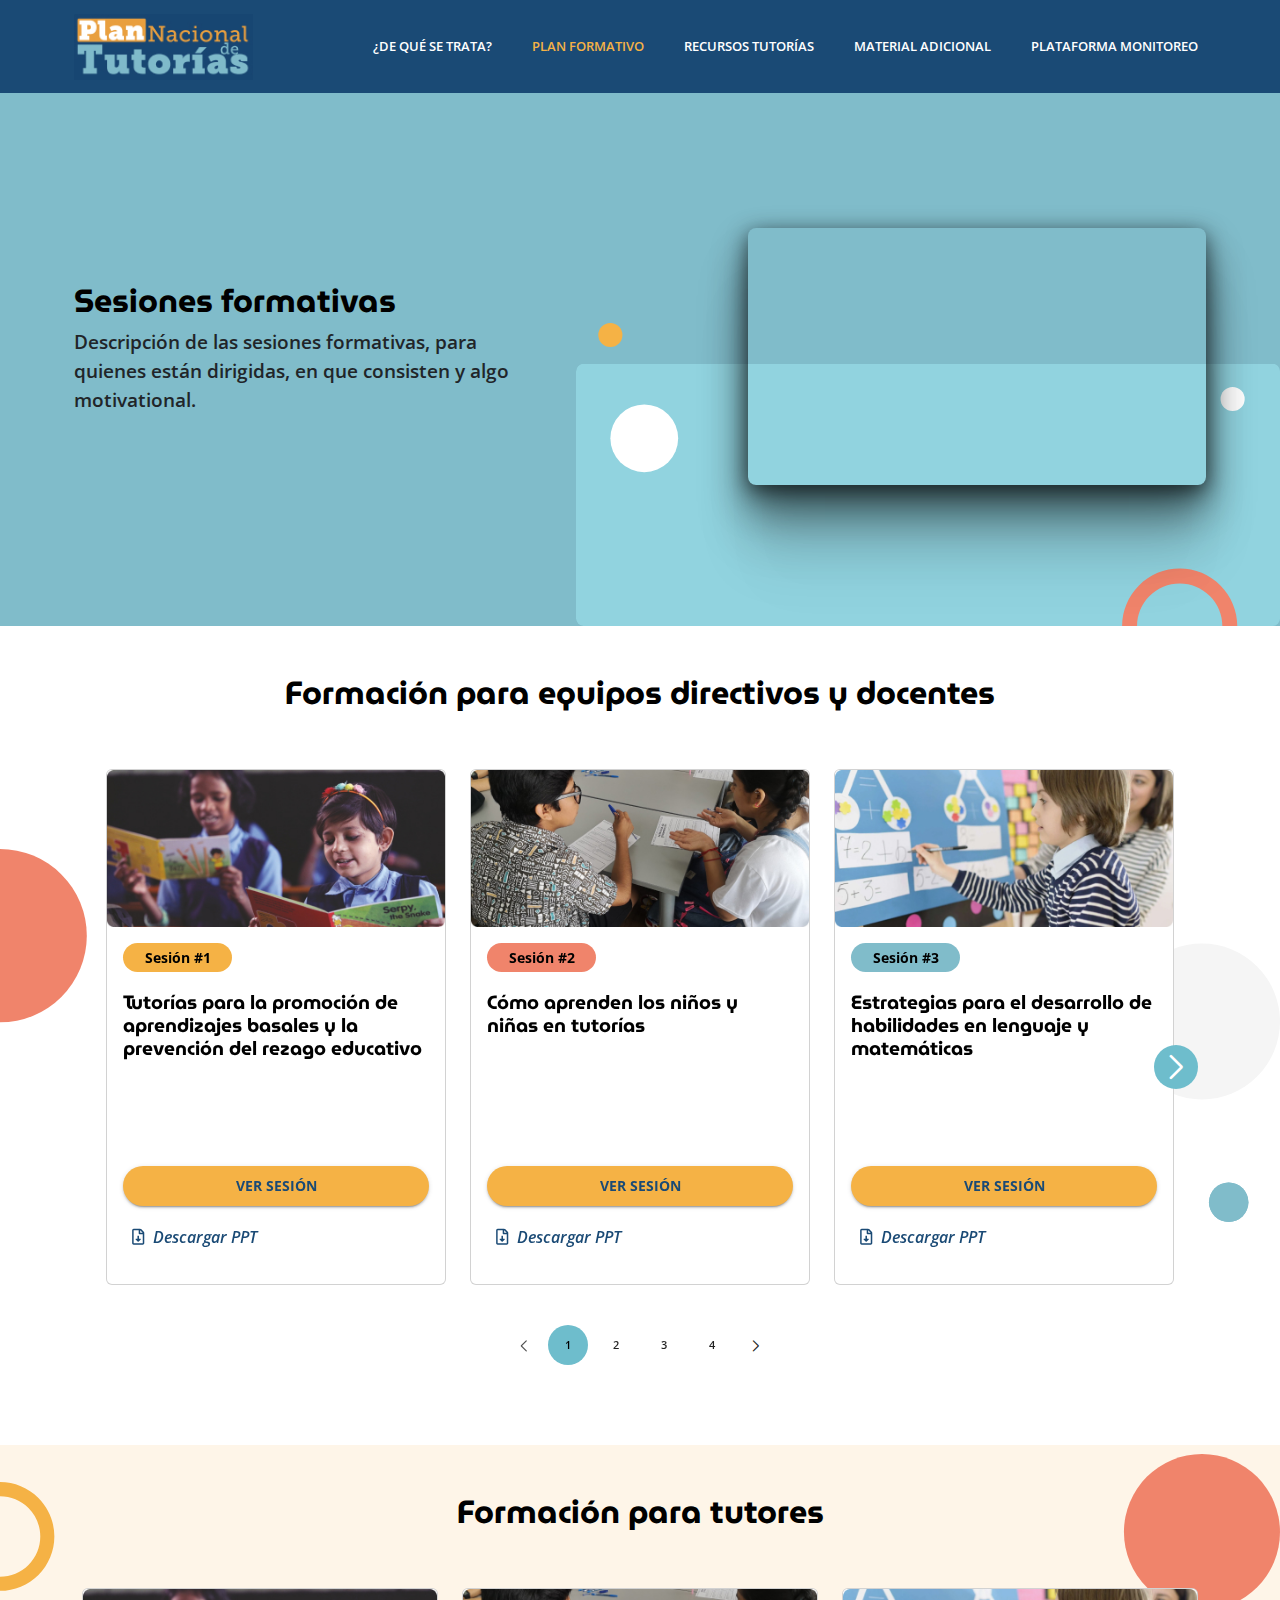
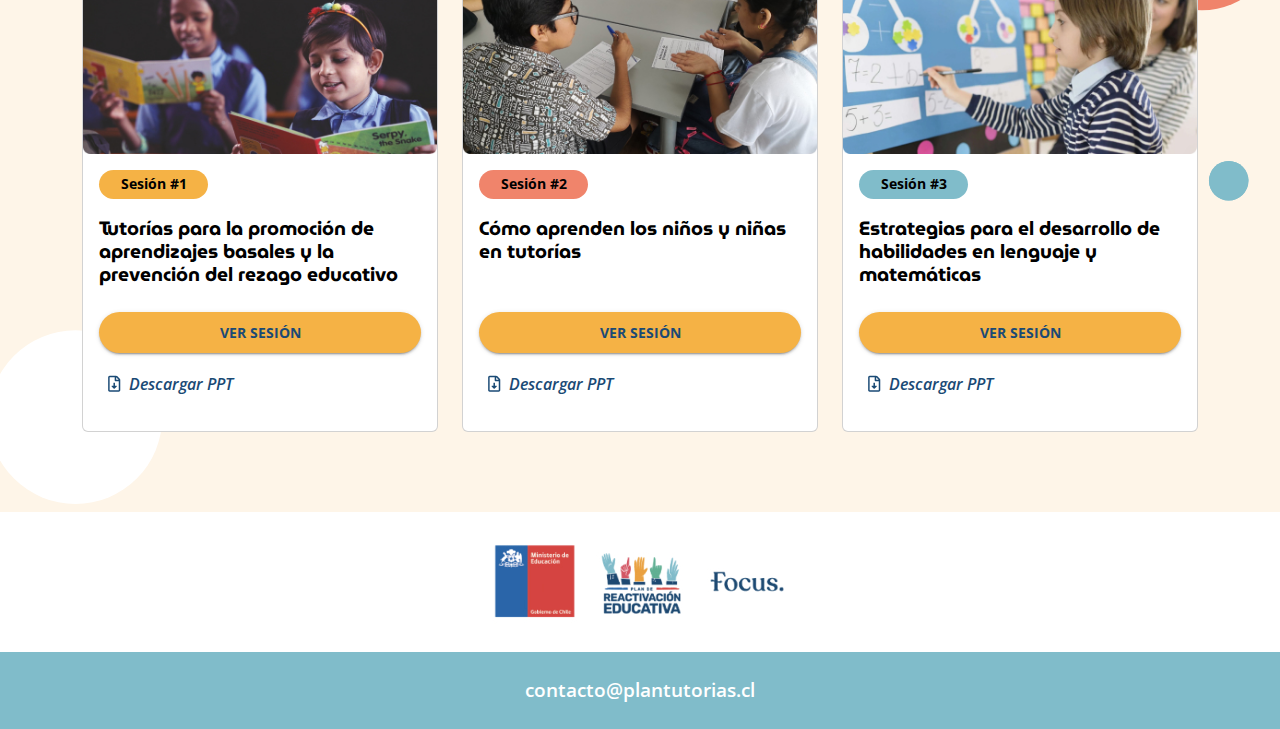
==== index.html @ dbbbbdbf "feat: index" ====
<!DOCTYPE html>
<html lang="es">

<head>
    <meta charset="UTF-8">
    <meta name="viewport" content="width=device-width, initial-scale=1.0">
    <title>Plan Nacional | Tutorías | Plan Formativo</title>
    <link href="https://cdn.jsdelivr.net/npm/bootstrap@5.3.3/dist/css/bootstrap.min.css" rel="stylesheet"
        integrity="sha384-QWTKZyjpPEjISv5WaRU9OFeRpok6YctnYmDr5pNlyT2bRjXh0JMhjY6hW+ALEwIH" crossorigin="anonymous">
    <link rel="preconnect" href="https://fonts.googleapis.com">
    <link rel="preconnect" href="https://fonts.gstatic.com" crossorigin>
    <link href="https://fonts.googleapis.com/css2?family=MuseoModerno:ital,wght@0,100..900;1,100..900&family=Open+Sans:ital,wght@0,300..800;1,300..800&display=swap" rel="stylesheet"> 
    <link rel="stylesheet" href="https://cdnjs.cloudflare.com/ajax/libs/animate.css/4.1.1/animate.min.css">
    <link rel="stylesheet" href="https://cdn.jsdelivr.net/npm/swiper@11/swiper-bundle.min.css" />
    <link href="style.css" rel="stylesheet">
</head>

<body>

    <main>

        <nav class="navbar navbar-expand-lg fixed-top bg-light">
            <div class="container px-lg-1">
                <a class="navbar-brand" href="#">
                    <img src="assets/plan-nacional-de-tutorias-logo.jpg" alt="Plan Nacional Tutorias Logo" height="66" class="d-inline-block align-text-top"> 
                </a>
                <button class="navbar-toggler" type="button" data-bs-toggle="offcanvas" data-bs-target="#offcanvasNavbar" aria-controls="offcanvasNavbar" aria-label="Toggle navigation">
                    <span class="navbar-toggler-icon"></span>
                </button>
                <div class="offcanvas offcanvas-end" tabindex="-1" id="offcanvasNavbar" aria-labelledby="offcanvasNavbarLabel">
                    <div class="offcanvas-header">
                      <h5 class="offcanvas-title d-none" id="offcanvasNavbarLabel">Offcanvas</h5>
                      <button type="button" class="btn-close" data-bs-dismiss="offcanvas" aria-label="Close"></button>
                    </div>
                    <div class="offcanvas-body">
                        <ul class="navbar-nav ms-auto">
                            <li class="nav-item" data-bs-dismiss="offcanvas">
                                <a class="nav-link" aria-current="true" href="#deQueSeTrata">¿De qué se trata?</a>
                            </li>
                            <li class="nav-item" data-bs-dismiss="offcanvas">
                                <a class="nav-link active" href="#planFormativo">Plan formativo</a>
                            </li>
                            <li class="nav-item" data-bs-dismiss="offcanvas">
                                <a class="nav-link" href="#recursosTutorias">Recursos tutorías</a>
                            </li>
                            <li class="nav-item" data-bs-dismiss="offcanvas">
                                <a class="nav-link" href="#materialAdicional">Material adicional</a>
                            </li>
                            <li class="nav-item" data-bs-dismiss="offcanvas">
                                <a class="nav-link" href="#plataformaMonitoreo">Plataforma monitoreo</a>
                            </li>
                        </ul>
                    </div> 
                </div> 
            </div>
        </nav>

        <section class="hero d-flex align-items-center">
            <div class="container px-5 px-lg-1">
                <div class="row justify-content-between align-items-center">
                    <div class="col-md-10 col-lg-5 animate__animated" data-animation="animate__fadeIn">
                        <h1 class="h1">Sesiones formativas</h1>
                        <p>Descripción de las sesiones formativas, para quienes están dirigidas, en que consisten y algo motivational.</p>
                    </div>
                    <div class="col-lg-5">                        
                        <div class="video ratio ratio-16x9 animate__animated" data-animation="animate__fadeIn">
                            <iframe src="https://www.youtube.com/embed/J---aiyznGQ?si=P9NIise82y4rpkBO?rel=0&controls=0" title="YouTube video" allow="accelerometer; autoplay; clipboard-write; encrypted-media; gyroscope; picture-in-picture; web-share" referrerpolicy="strict-origin-when-cross-origin" allowfullscreen></iframe>
                        </div> 
                </div>
            </div> 
        </section>

        <section class="section">
            <div class="container">
                <div class="row">
                    <div class="col-12">
                        <h2 class="h2 py-5 text-center">Formación para equipos directivos y docentes</h2>
                    </div>
                </div>
                <div class="row">
                    <div class="col-12">
                        <div class="swiper">
                            <div class="swiper-wrapper">
                                <div class="swiper-slide d-flex align-items-stretch">
                                    <div class="card">
                                        <img src="assets/image-1.jpg" class="card-img-top" alt="...">
                                        <div class="card-body d-flex align-items-start flex-column">
                                            <span class="badge rounded-pill bg-warning">Sesión #1</span>
                                            <h3 class="h5 card-title">Tutorías para la promoción de aprendizajes basales y la prevención del rezago educativo</h3>
                                            <a href="#" class="btn btn-primary mt-auto w-100">Ver sesión</a>
                                            <a href="#" class="card-link">
                                                Descargar PPT
                                            </a>
                                        </div>
                                    </div>
                                </div>
                                <div class="swiper-slide d-flex align-items-stretch">
                                    <div class="card">
                                        <img src="assets/image-2.jpg" class="card-img-top" alt="...">
                                        <div class="card-body d-flex align-items-start flex-column">
                                            <span class="badge rounded-pill bg-danger">Sesión #2</span>
                                            <h3 class="h5 card-title">Cómo aprenden los niños y niñas en tutorías</h3>
                                            <a href="#" class="btn btn-primary mt-auto w-100">Ver sesión</a>
                                            <a href="#" class="card-link">
                                                Descargar PPT
                                            </a>
                                        </div>
                                    </div>
                                </div>
                                <div class="swiper-slide d-flex align-items-stretch">
                                    <div class="card">
                                        <img src="assets/image-3.jpg" class="card-img-top" alt="...">
                                        <div class="card-body d-flex align-items-start flex-column">
                                            <span class="badge rounded-pill bg-info">Sesión #3</span>
                                            <h3 class="h5 card-title">Estrategias para el desarrollo de habilidades en lenguaje y matemáticas</h3>
                                            <a href="#" class="btn btn-primary mt-auto w-100">Ver sesión</a>
                                            <a href="#" class="card-link">
                                                Descargar PPT
                                            </a>
                                        </div>
                                    </div>
                                </div>
                                <div class="swiper-slide d-flex align-items-stretch">
                                    <div class="card">
                                        <img src="assets/image-1.jpg" class="card-img-top" alt="...">
                                        <div class="card-body d-flex align-items-start flex-column">
                                            <span class="badge rounded-pill bg-warning">Sesión #1</span>
                                            <h3 class="h5 card-title">Tutorías para la promoción de aprendizajes basales y la prevención del rezago educativo</h3>
                                            <a href="#" class="btn btn-primary mt-auto w-100">Ver sesión</a>
                                            <a href="#" class="card-link">
                                                Descargar PPT
                                            </a>
                                        </div>
                                    </div>
                                </div>
                                <div class="swiper-slide d-flex align-items-stretch">
                                    <div class="card">
                                        <img src="assets/image-1.jpg" class="card-img-top" alt="...">
                                        <div class="card-body d-flex align-items-start flex-column">
                                            <span class="badge rounded-pill bg-warning">Sesión #1</span>
                                            <h3 class="h5 card-title">Tutorías para la promoción de aprendizajes basales y la prevención del rezago educativo</h3>
                                            <a href="#" class="btn btn-primary mt-auto w-100">Ver sesión</a>
                                            <a href="#" class="card-link">
                                                Descargar PPT
                                            </a>
                                        </div>
                                    </div>
                                </div>
                                <div class="swiper-slide d-flex align-items-stretch">
                                    <div class="card">
                                        <img src="assets/image-1.jpg" class="card-img-top" alt="...">
                                        <div class="card-body d-flex align-items-start flex-column">
                                            <span class="badge rounded-pill bg-warning">Sesión #1</span>
                                            <h3 class="h5 card-title">Tutorías para la promoción de aprendizajes basales y la prevención del rezago educativo</h3>
                                            <a href="#" class="btn btn-primary mt-auto w-100">Ver sesión</a>
                                            <a href="#" class="card-link">
                                                Descargar PPT
                                            </a>
                                        </div>
                                    </div>
                                </div>
                            </div> 
                            <div class="append-buttons">
                                <a href="#" class="prepend-slide"> </a>  
                                <div class="swiper-pagination"></div>   
                                <a href="#" class="append-slide"> </a> 
                            </div>
                            <div class="swiper-button-prev"></div>
                            <div class="swiper-button-next"></div> 
                        </div>
                    </div> 
                </div>
            </div>
        </section>

        <section class="section bg-secondary">
            <div class="container">
                <div class="row">
                    <div class="col-12">
                        <h2 class="h2 py-5 text-center">Formación para tutores</h2>
                    </div>
                </div>
                <div class="row">
                    <article class="col-xl-4 d-flex align-items-stretch">
                        <div class="card">
                            <img src="assets/image-1.jpg" class="card-img-top" alt="...">
                            <div class="card-body d-flex align-items-start flex-column">
                                <span class="badge rounded-pill bg-warning">Sesión #1</span>
                                <h3 class="h5 card-title">Tutorías para la promoción de aprendizajes basales y la prevención del rezago educativo</h3>
                                <a href="#" class="btn btn-primary mt-auto w-100">Ver sesión</a>
                                <a href="#" class="card-link">
                                    Descargar PPT
                                </a>
                            </div>
                          </div>
                    </article>
                    <article class="col-xl-4 d-flex align-items-stretch">
                        <div class="card">
                            <img src="assets/image-2.jpg" class="card-img-top" alt="...">
                            <div class="card-body d-flex align-items-start flex-column">
                                <span class="badge rounded-pill bg-danger">Sesión #2</span>
                                <h3 class="h5 card-title">Cómo aprenden los niños y niñas en tutorías</h3>
                                <a href="#" class="btn btn-primary mt-auto w-100">Ver sesión</a>
                                <a href="#" class="card-link">
                                    Descargar PPT
                                </a>
                            </div>
                          </div>
                    </article>
                    <article class="col-xl-4 d-flex align-items-stretch">
                        <div class="card">
                            <img src="assets/image-3.jpg" class="card-img-top" alt="...">
                            <div class="card-body d-flex align-items-start flex-column">
                                <span class="badge rounded-pill bg-info">Sesión #3</span>
                                <h3 class="h5 card-title">Estrategias para el desarrollo de habilidades en lenguaje y matemáticas</h3>
                                <a href="#" class="btn btn-primary mt-auto w-100">Ver sesión</a>
                                <a href="#" class="card-link">
                                    Descargar PPT
                                </a>
                            </div>
                          </div>
                    </article> 
                </div>
            </div>
        </section>

        <footer>
            
            <div class="container">
                <div class="row">
                    <div class="col py-4 text-center">
                        <img src="assets/logos-footer.jpg" alt="">
                    </div>
                </div>
            </div> 

            <div class="footer py-4">
                <div class="container px-5 px-lg-1">
                    <div class="row"> 
                        <div class="col">
                            <p class="text-white text-center m-0">contacto@plantutorias.cl</p>
                        </div>
                    </div>
                </div>
            </div>

        </footer> 

    </main>

    <script src="https://cdn.jsdelivr.net/npm/bootstrap@5.3.3/dist/js/bootstrap.bundle.min.js"
        integrity="sha384-YvpcrYf0tY3lHB60NNkmXc5s9fDVZLESaAA55NDzOxhy9GkcIdslK1eN7N6jIeHz"
        crossorigin="anonymous"></script>
    <script src="https://cdn.jsdelivr.net/npm/swiper@11/swiper-bundle.min.js"></script>
    <script src="main.js"></script>

</body>

</html>
---- style.css ----
:root {
    --black:        rgba(0, 0, 0, 1);
    --blue:         rgba(56, 114, 255, 1);
    --cyan:         rgba(128, 188, 202, 1);
    --dark-blue:    rgba(26, 74, 117, 1);
    --grey:         rgba(235, 241, 250, .5); 
    --light-grey:   rgba(235, 241, 250, 1); 
    --light-yellow: rgba(254, 245, 232, 1);
    --pink:         rgba(197, 100, 159, 1);
    --salmon:       rgba(240, 132, 107, 1);
    --sky:          rgba(110, 189, 204, 1);
    --white:        rgba(255, 255, 255, 1);
    --yellow:       rgba(245, 178, 69, 1);
}

body {
    font-family: "Open Sans", sans-serif;
    font-weight: 600;
    padding-top: 4.5em;
    font-size: 1.2rem;
}

.section{
    background-image: url(assets/background-slider.svg);
    background-size: 100%;
    background-repeat: no-repeat;
    background-position: center center;
    padding-bottom: 5rem;
}

.section.bg-secondary{
    background-image: url(assets/background-3.svg);
}

.navbar{
    background-color: var(--dark-blue)!important;
}

.navbar-expand-lg .navbar-nav .nav-link{
    padding-left: 2rem;
    color: var(--white);
    text-transform: uppercase;
    font-size: .8rem;
}

.navbar-expand-lg .navbar-nav .nav-link:hover, 
.navbar-expand-lg .navbar-nav .nav-link:focus, 
.navbar-expand-lg .navbar-nav .nav-link:active, 
.navbar-expand-lg .navbar-nav .nav-link.active
{
    color: var(--yellow);
}

.navbar-toggler{
    border-color: var(--primary);
}

.navbar-toggler:focus{
    box-shadow: var(--primary)
}

.h1, .h2, .h3, .h4, .h5, .h6{
    font-family: "MuseoModerno", sans-serif;
    color: var(--black); 
    font-size: 2rem;
    font-weight: 700;
}

.h5{
    font-size: 1.2rem;
}

.hero {
    background-color: var(--cyan);
    overflow: hidden;
    height: 60vh;
    background-size: 100%;
}  

@media (min-width: 576px){
    .hero{
        background-image: url(assets/background-banner.svg);
        background-repeat: no-repeat;
        background-position: bottom right; 
        background-size: 55%;
    }
}

.bg-secondary{
    background-color: var(--light-yellow)!important;
}

.bg-warning{
    background-color: var(--yellow)!important;
}

.bg-danger{
    background-color: var(--salmon)!important;
}

.bg-info{
    background-color: var(--cyan)!important;
}

.badge{
    color: var(--black)!important;
    margin-bottom: 1.3em;
    padding: .5em 1.5em;
}

.btn{
    border-radius: 50px;
    font-weight: bolder;
    text-transform: uppercase;
}

.btn-lg{
    padding: 1rem 2rem;
}

.btn.btn-primary{
    background-color: var(--yellow)!important;
    border: none;
    box-shadow: 0 3px 1px -2px rgba(0, 0, 0, .2), 
                0 2px 2px 0 rgba(0, 0, 0, .14), 
                0 1px 5px 0 rgba(0, 0, 0, .12);
    color: var(--dark-blue);
    font-size: .9rem;
    font-weight: 700;
    padding: .6rem;
    text-transform: uppercase;
}
    
.card .card-link{
    display: block;
    font-style: italic;
    font-size: 1rem;
    text-decoration: none;
    display: flex;
    align-items: center;
    color: var(--dark-blue);
    margin: 1rem 0;
}

.card .card-link:before{
    content: '';
    background-image: url(assets/descargar-icon.svg);
    display: inline-block;
    width: 30px;
    height: 30px;
    background-repeat: no-repeat;
    background-position: center;
    background-size: contain;
}

.card .card-title{
    margin-bottom: 1.6rem;
}

.figure {
    overflow: hidden;
}

.figure-img {
    height: 100%;
    object-fit: cover; 
} 

.iframe-container {
    background-attachment: scroll;
    background-image: url(assets/iframe-background.png);
    background-position: top;
    background-repeat: no-repeat;
    background-size: 100%;
    min-height: 30vh;
}

@media(min-width: 720px) {
    .iframe-container {
        min-height: 880px;
    }
}

.video{
    border-radius: 8px;
    overflow: hidden;
    box-shadow: 
        0 115px 64px rgba(0, 0, 0, .01),
        0 75px 59px rgba(0, 0, 0, .08),
        0 42px 50px rgba(0, 0, 0, .28),
        0 18px 37px rgba(0, 0, 0, .47),
        0 5px 20px rgba(0, 0, 0, .54);
}
 
.footer {
    background-color: var(--cyan);
}

.swiper {
    width: 100%;
    height: 100%; 
    padding: 0 24px 80px;
}

.swiper-button-next.swiper-button-disabled, .swiper-button-prev.swiper-button-disabled{
    display: none;
}

.swiper-button-prev, .swiper-rtl .swiper-button-next{ 
    left: 0px;
}

.swiper-button-next, .swiper-rtl .swiper-button-prev{
    right: 0px;
}

.swiper-button-prev, .swiper-rtl .swiper-button-next,
.swiper-button-next, .swiper-rtl .swiper-button-prev{
    background: var(--sky);
    border-radius: 50px;
    padding: 22px;
} 

.swiper-button-next:after, .swiper-button-prev:after{
    font-size: 1.5rem;
    color: white;
}

.swiper-horizontal>.swiper-pagination-bullets, .swiper-pagination-bullets.swiper-pagination-horizontal, .swiper-pagination-custom, .swiper-pagination-fraction{
    position: relative;
    width: auto;
    bottom: 0;  
}

.swiper-pagination-bullet {
    width: 40px;
    height: 40px;
    text-align: center;
    line-height: 20px;
    font-size: .7rem;
    color: rgba(0,0,0,.87);
    opacity: 1;
    background: transparent;
    align-content: center;
}

.swiper-pagination-bullet-active {
    color: var(--black);
    background: var(--sky);
}
    
.append-buttons  {
    display: flex;
    align-items: center;
    justify-content: center;
    margin-top: 40px;
} 

.prepend-slide, 
.append-slide{
    width: 40px;
    height: 40px; 
    /* background: var(--sky); */
    color: rgba(0,0,0,.87);
    text-decoration: none; 
    border-radius: 50px;  
    font-family: swiper-icons;
    font-size: .7rem;
    text-transform: none !important;
    letter-spacing: 0;
    font-variant: initial;
    line-height: 1;
    display: inline-block;
    text-align: center;
    align-content: center;
}

.prepend-slide:after{
    content: 'prev';
} 

.append-slide:after{
    content: 'next';
} 

.opacity{
    opacity: .8
}
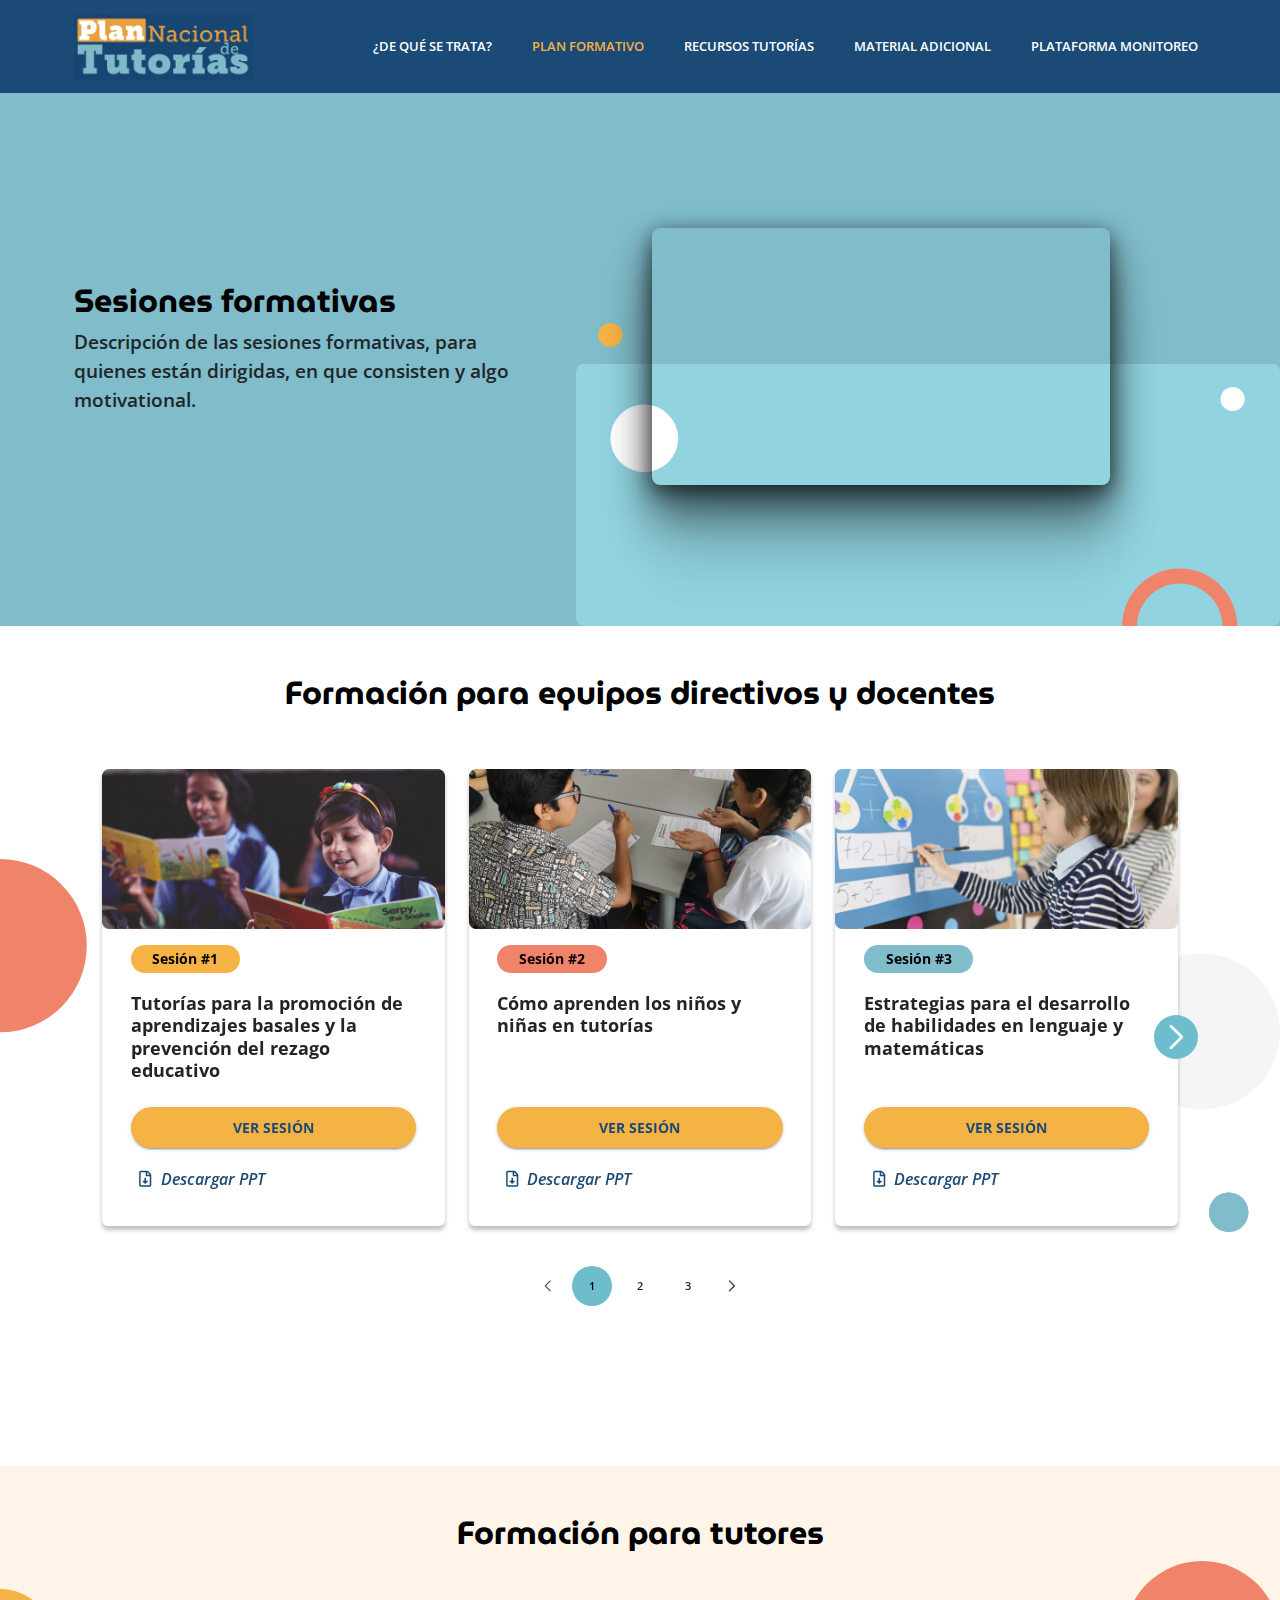
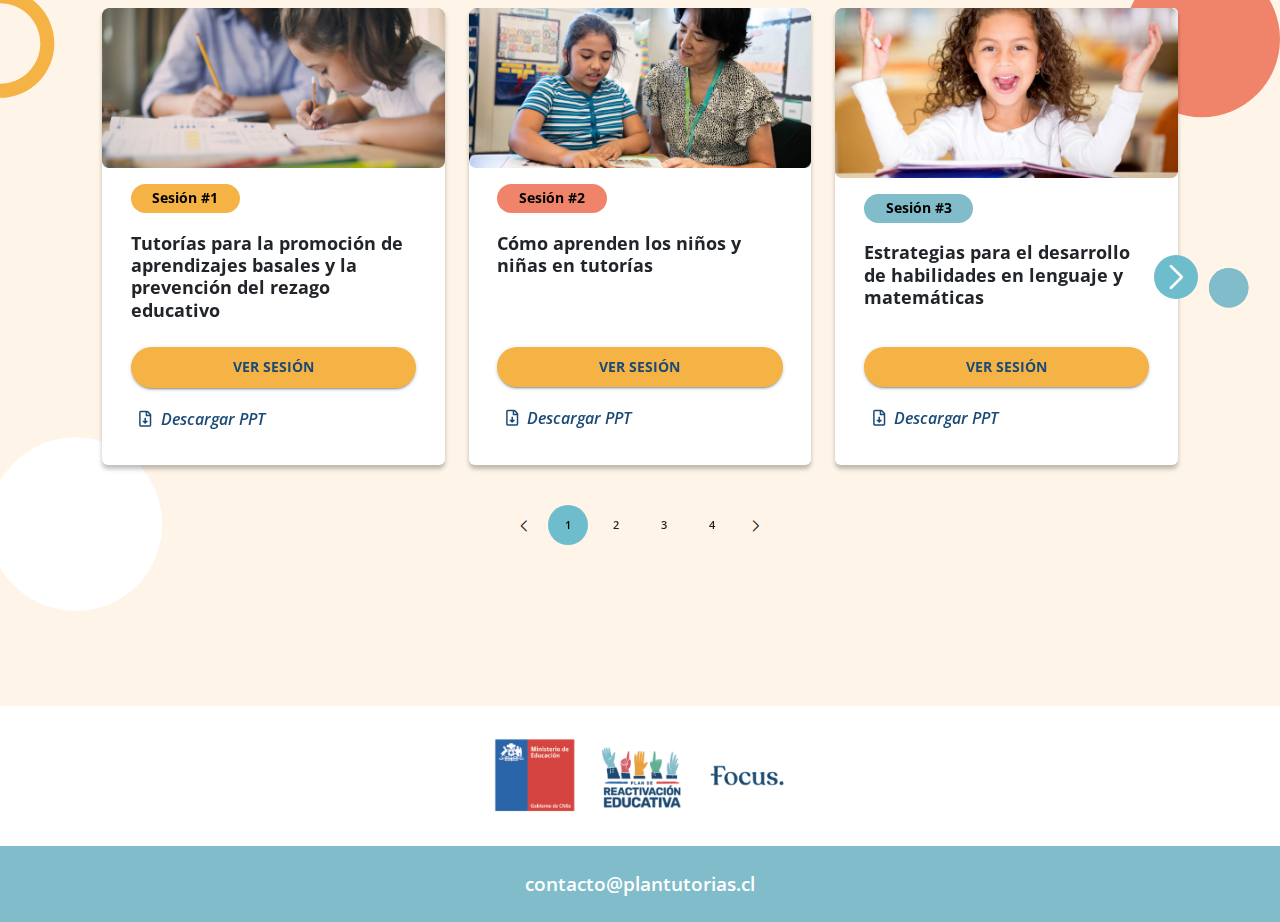
==== commit c978c5f5: "feat: swiper formacion tutores" ====
--- a/index.html
+++ b/index.html
@@ -62,7 +62,7 @@
                         <h1 class="h1">Sesiones formativas</h1>
                         <p>Descripción de las sesiones formativas, para quienes están dirigidas, en que consisten y algo motivational.</p>
                     </div>
-                    <div class="col-lg-5">                        
+                    <div class="col-lg-5 mx-auto">                        
                         <div class="video ratio ratio-16x9 animate__animated" data-animation="animate__fadeIn">
                             <iframe src="https://www.youtube.com/embed/J---aiyznGQ?si=P9NIise82y4rpkBO?rel=0&controls=0" title="YouTube video" allow="accelerometer; autoplay; clipboard-write; encrypted-media; gyroscope; picture-in-picture; web-share" referrerpolicy="strict-origin-when-cross-origin" allowfullscreen></iframe>
                         </div> 
@@ -122,43 +122,30 @@
                                 </div>
                                 <div class="swiper-slide d-flex align-items-stretch">
                                     <div class="card">
-                                        <img src="assets/image-1.jpg" class="card-img-top" alt="...">
-                                        <div class="card-body d-flex align-items-start flex-column">
-                                            <span class="badge rounded-pill bg-warning">Sesión #1</span>
-                                            <h3 class="h5 card-title">Tutorías para la promoción de aprendizajes basales y la prevención del rezago educativo</h3>
-                                            <a href="#" class="btn btn-primary mt-auto w-100">Ver sesión</a>
-                                            <a href="#" class="card-link">
-                                                Descargar PPT
-                                            </a>
-                                        </div>
-                                    </div>
-                                </div>
-                                <div class="swiper-slide d-flex align-items-stretch">
-                                    <div class="card">
-                                        <img src="assets/image-1.jpg" class="card-img-top" alt="...">
-                                        <div class="card-body d-flex align-items-start flex-column">
-                                            <span class="badge rounded-pill bg-warning">Sesión #1</span>
-                                            <h3 class="h5 card-title">Tutorías para la promoción de aprendizajes basales y la prevención del rezago educativo</h3>
-                                            <a href="#" class="btn btn-primary mt-auto w-100">Ver sesión</a>
-                                            <a href="#" class="card-link">
-                                                Descargar PPT
-                                            </a>
-                                        </div>
-                                    </div>
-                                </div>
-                                <div class="swiper-slide d-flex align-items-stretch">
-                                    <div class="card">
-                                        <img src="assets/image-1.jpg" class="card-img-top" alt="...">
-                                        <div class="card-body d-flex align-items-start flex-column">
-                                            <span class="badge rounded-pill bg-warning">Sesión #1</span>
-                                            <h3 class="h5 card-title">Tutorías para la promoción de aprendizajes basales y la prevención del rezago educativo</h3>
-                                            <a href="#" class="btn btn-primary mt-auto w-100">Ver sesión</a>
-                                            <a href="#" class="card-link">
-                                                Descargar PPT
-                                            </a>
-                                        </div>
-                                    </div>
-                                </div>
+                                        <img src="assets/image-4.jpg" class="card-img-top" alt="...">
+                                        <div class="card-body d-flex align-items-start flex-column">
+                                            <span class="badge rounded-pill bg-warning">Sesión #4</span>
+                                            <h3 class="h5 card-title">Tutorías para la promoción de aprendizajes basales y la prevención del rezago educativo</h3>
+                                            <a href="#" class="btn btn-primary mt-auto w-100">Ver sesión</a>
+                                            <a href="#" class="card-link">
+                                                Descargar PPT
+                                            </a>
+                                        </div>
+                                    </div>
+                                </div>
+                                <div class="swiper-slide d-flex align-items-stretch">
+                                    <div class="card">
+                                        <img src="assets/image-5.jpg" class="card-img-top" alt="...">
+                                        <div class="card-body d-flex align-items-start flex-column">
+                                            <span class="badge rounded-pill bg-danger">Sesión #5</span>
+                                            <h3 class="h5 card-title">Tutorías para la promoción de aprendizajes basales y la prevención del rezago educativo</h3>
+                                            <a href="#" class="btn btn-primary mt-auto w-100">Ver sesión</a>
+                                            <a href="#" class="card-link">
+                                                Descargar PPT
+                                            </a>
+                                        </div>
+                                    </div>
+                                </div> 
                             </div> 
                             <div class="append-buttons">
                                 <a href="#" class="prepend-slide"> </a>  
@@ -181,45 +168,97 @@
                     </div>
                 </div>
                 <div class="row">
-                    <article class="col-xl-4 d-flex align-items-stretch">
-                        <div class="card">
-                            <img src="assets/image-1.jpg" class="card-img-top" alt="...">
-                            <div class="card-body d-flex align-items-start flex-column">
-                                <span class="badge rounded-pill bg-warning">Sesión #1</span>
-                                <h3 class="h5 card-title">Tutorías para la promoción de aprendizajes basales y la prevención del rezago educativo</h3>
-                                <a href="#" class="btn btn-primary mt-auto w-100">Ver sesión</a>
-                                <a href="#" class="card-link">
-                                    Descargar PPT
-                                </a>
+                    <div class="col-12">
+                        <div class="swiper">
+                            <div class="swiper-wrapper">
+                                <div class="swiper-slide d-flex align-items-stretch">
+                                    <div class="card">
+                                        <img src="assets/image-4.jpg" class="card-img-top" alt="...">
+                                        <div class="card-body d-flex align-items-start flex-column">
+                                            <span class="badge rounded-pill bg-warning">Sesión #1</span>
+                                            <h3 class="h5 card-title">Tutorías para la promoción de aprendizajes basales y la prevención del rezago educativo</h3>
+                                            <a href="#" class="btn btn-primary mt-auto w-100">Ver sesión</a>
+                                            <a href="#" class="card-link">
+                                                Descargar PPT
+                                            </a>
+                                        </div>
+                                    </div>
+                                </div>
+                                <div class="swiper-slide d-flex align-items-stretch">
+                                    <div class="card">
+                                        <img src="assets/image-5.jpg" class="card-img-top" alt="...">
+                                        <div class="card-body d-flex align-items-start flex-column">
+                                            <span class="badge rounded-pill bg-danger">Sesión #2</span>
+                                            <h3 class="h5 card-title">Cómo aprenden los niños y niñas en tutorías</h3>
+                                            <a href="#" class="btn btn-primary mt-auto w-100">Ver sesión</a>
+                                            <a href="#" class="card-link">
+                                                Descargar PPT
+                                            </a>
+                                        </div>
+                                    </div>
+                                </div>
+                                <div class="swiper-slide d-flex align-items-stretch">
+                                    <div class="card">
+                                        <img src="assets/image-6.jpg" class="card-img-top" alt="...">
+                                        <div class="card-body d-flex align-items-start flex-column">
+                                            <span class="badge rounded-pill bg-info">Sesión #3</span>
+                                            <h3 class="h5 card-title">Estrategias para el desarrollo de habilidades en lenguaje y matemáticas</h3>
+                                            <a href="#" class="btn btn-primary mt-auto w-100">Ver sesión</a>
+                                            <a href="#" class="card-link">
+                                                Descargar PPT
+                                            </a>
+                                        </div>
+                                    </div>
+                                </div>
+                                <div class="swiper-slide d-flex align-items-stretch">
+                                    <div class="card">
+                                        <img src="assets/image-1.jpg" class="card-img-top" alt="...">
+                                        <div class="card-body d-flex align-items-start flex-column">
+                                            <span class="badge rounded-pill bg-warning">Sesión #1</span>
+                                            <h3 class="h5 card-title">Tutorías para la promoción de aprendizajes basales y la prevención del rezago educativo</h3>
+                                            <a href="#" class="btn btn-primary mt-auto w-100">Ver sesión</a>
+                                            <a href="#" class="card-link">
+                                                Descargar PPT
+                                            </a>
+                                        </div>
+                                    </div>
+                                </div>
+                                <div class="swiper-slide d-flex align-items-stretch">
+                                    <div class="card">
+                                        <img src="assets/image-1.jpg" class="card-img-top" alt="...">
+                                        <div class="card-body d-flex align-items-start flex-column">
+                                            <span class="badge rounded-pill bg-warning">Sesión #1</span>
+                                            <h3 class="h5 card-title">Tutorías para la promoción de aprendizajes basales y la prevención del rezago educativo</h3>
+                                            <a href="#" class="btn btn-primary mt-auto w-100">Ver sesión</a>
+                                            <a href="#" class="card-link">
+                                                Descargar PPT
+                                            </a>
+                                        </div>
+                                    </div>
+                                </div>
+                                <div class="swiper-slide d-flex align-items-stretch">
+                                    <div class="card">
+                                        <img src="assets/image-1.jpg" class="card-img-top" alt="...">
+                                        <div class="card-body d-flex align-items-start flex-column">
+                                            <span class="badge rounded-pill bg-warning">Sesión #1</span>
+                                            <h3 class="h5 card-title">Tutorías para la promoción de aprendizajes basales y la prevención del rezago educativo</h3>
+                                            <a href="#" class="btn btn-primary mt-auto w-100">Ver sesión</a>
+                                            <a href="#" class="card-link">
+                                                Descargar PPT
+                                            </a>
+                                        </div>
+                                    </div>
+                                </div>
+                            </div> 
+                            <div class="append-buttons">
+                                <a href="#" class="prepend-slide"> </a>  
+                                <div class="swiper-pagination"></div>   
+                                <a href="#" class="append-slide"> </a> 
                             </div>
-                          </div>
-                    </article>
-                    <article class="col-xl-4 d-flex align-items-stretch">
-                        <div class="card">
-                            <img src="assets/image-2.jpg" class="card-img-top" alt="...">
-                            <div class="card-body d-flex align-items-start flex-column">
-                                <span class="badge rounded-pill bg-danger">Sesión #2</span>
-                                <h3 class="h5 card-title">Cómo aprenden los niños y niñas en tutorías</h3>
-                                <a href="#" class="btn btn-primary mt-auto w-100">Ver sesión</a>
-                                <a href="#" class="card-link">
-                                    Descargar PPT
-                                </a>
-                            </div>
-                          </div>
-                    </article>
-                    <article class="col-xl-4 d-flex align-items-stretch">
-                        <div class="card">
-                            <img src="assets/image-3.jpg" class="card-img-top" alt="...">
-                            <div class="card-body d-flex align-items-start flex-column">
-                                <span class="badge rounded-pill bg-info">Sesión #3</span>
-                                <h3 class="h5 card-title">Estrategias para el desarrollo de habilidades en lenguaje y matemáticas</h3>
-                                <a href="#" class="btn btn-primary mt-auto w-100">Ver sesión</a>
-                                <a href="#" class="card-link">
-                                    Descargar PPT
-                                </a>
-                            </div>
-                          </div>
-                    </article> 
+                            <div class="swiper-button-prev"></div>
+                            <div class="swiper-button-next"></div> 
+                        </div>
+                    </div> 
                 </div>
             </div>
         </section>
--- a/style.css
+++ b/style.css
@@ -59,17 +59,13 @@
     box-shadow: var(--primary)
 }
 
-.h1, .h2, .h3, .h4, .h5, .h6{
+.h1, .h2, .h3, .h4 {
     font-family: "MuseoModerno", sans-serif;
     color: var(--black); 
     font-size: 2rem;
     font-weight: 700;
 }
-
-.h5{
-    font-size: 1.2rem;
-}
-
+ 
 .hero {
     background-color: var(--cyan);
     overflow: hidden;
@@ -130,6 +126,22 @@
     padding: .6rem;
     text-transform: uppercase;
 }
+
+.card{
+    box-shadow: 0 4px 4px 0px rgba(0, 0, 0, .25);
+    border: none;
+}
+
+.card .card-body{
+    padding: 1rem 1.8rem;
+}
+
+.card .card-body .h5{
+    font-family: 'Open Sans', arial, sans-serif;
+    font-weight: 700;
+    font-size: 1.1rem;
+    line-height: 1.4rem;
+}
     
 .card .card-link{
     display: block;
@@ -198,8 +210,8 @@
 
 .swiper {
     width: 100%;
-    height: 100%; 
-    padding: 0 24px 80px;
+    height: 87%;
+    padding: 0 20px 80px;
 }
 
 .swiper-button-next.swiper-button-disabled, .swiper-button-prev.swiper-button-disabled{
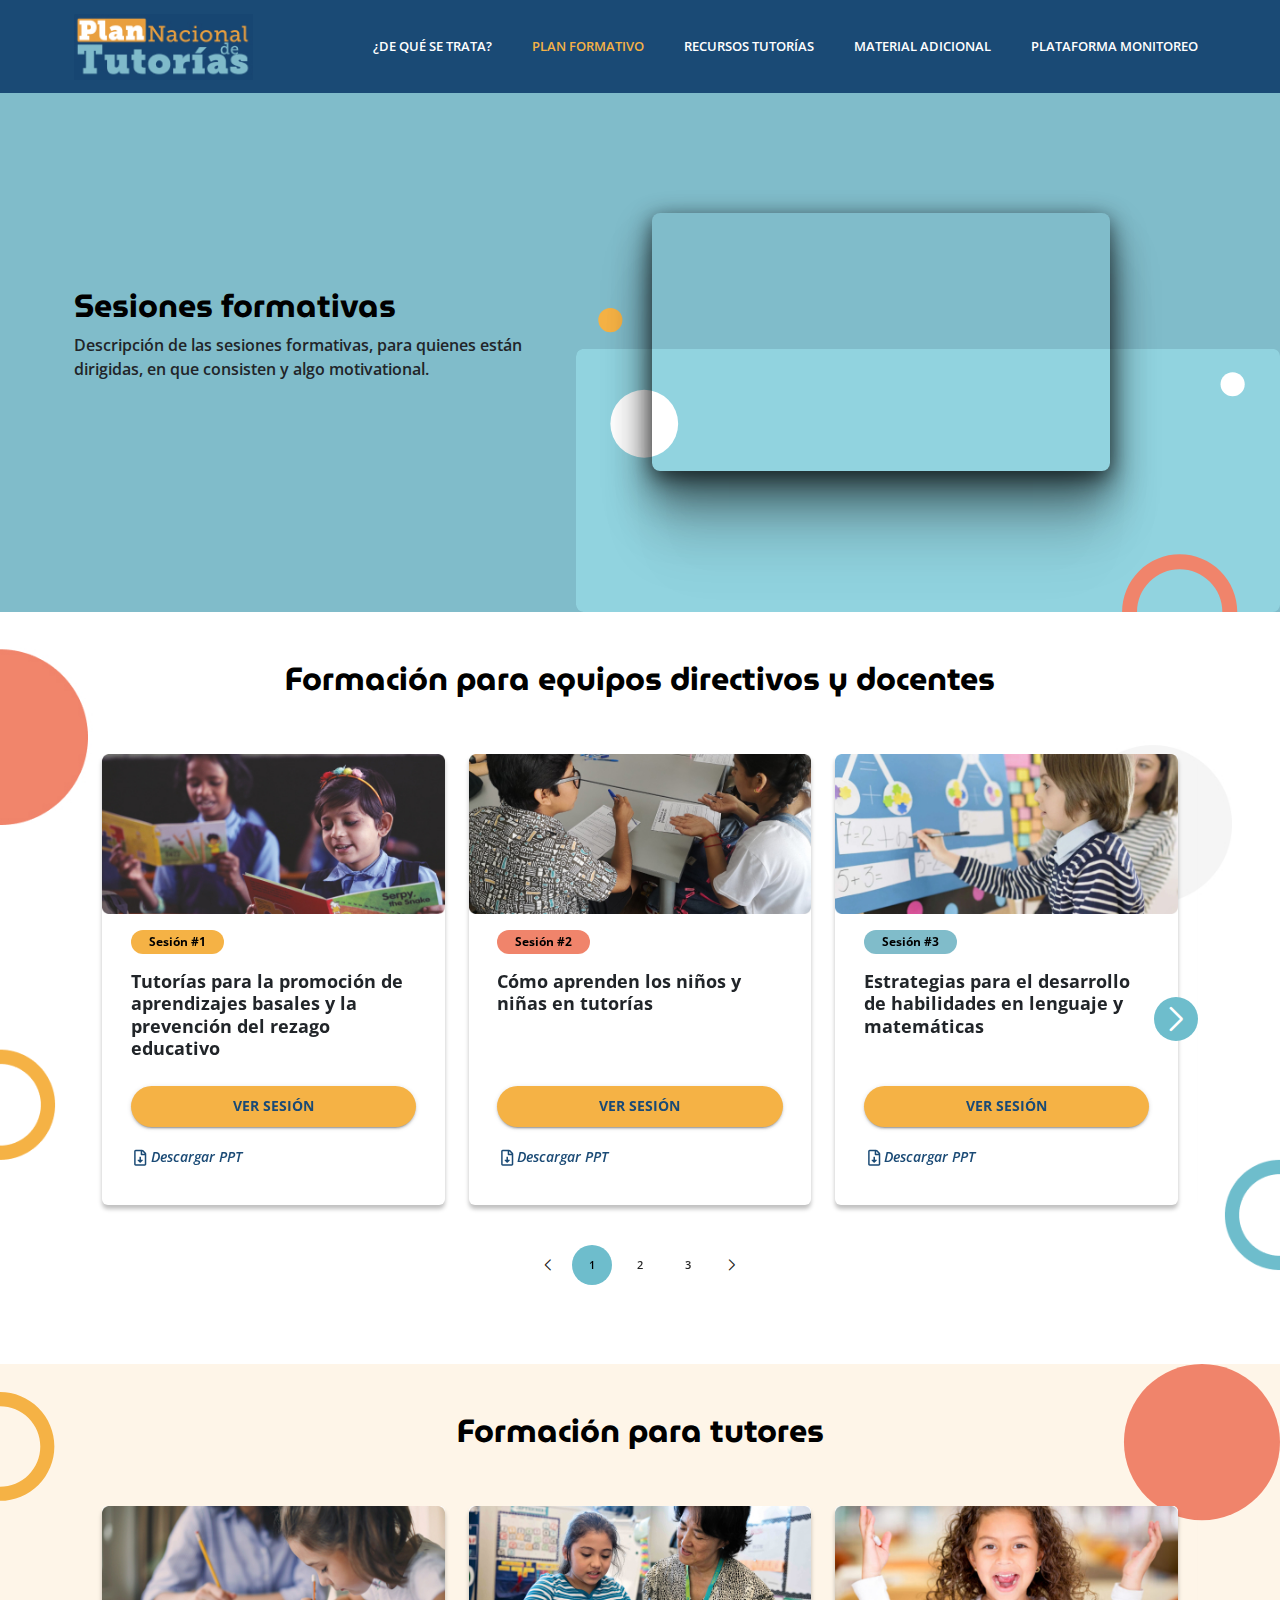
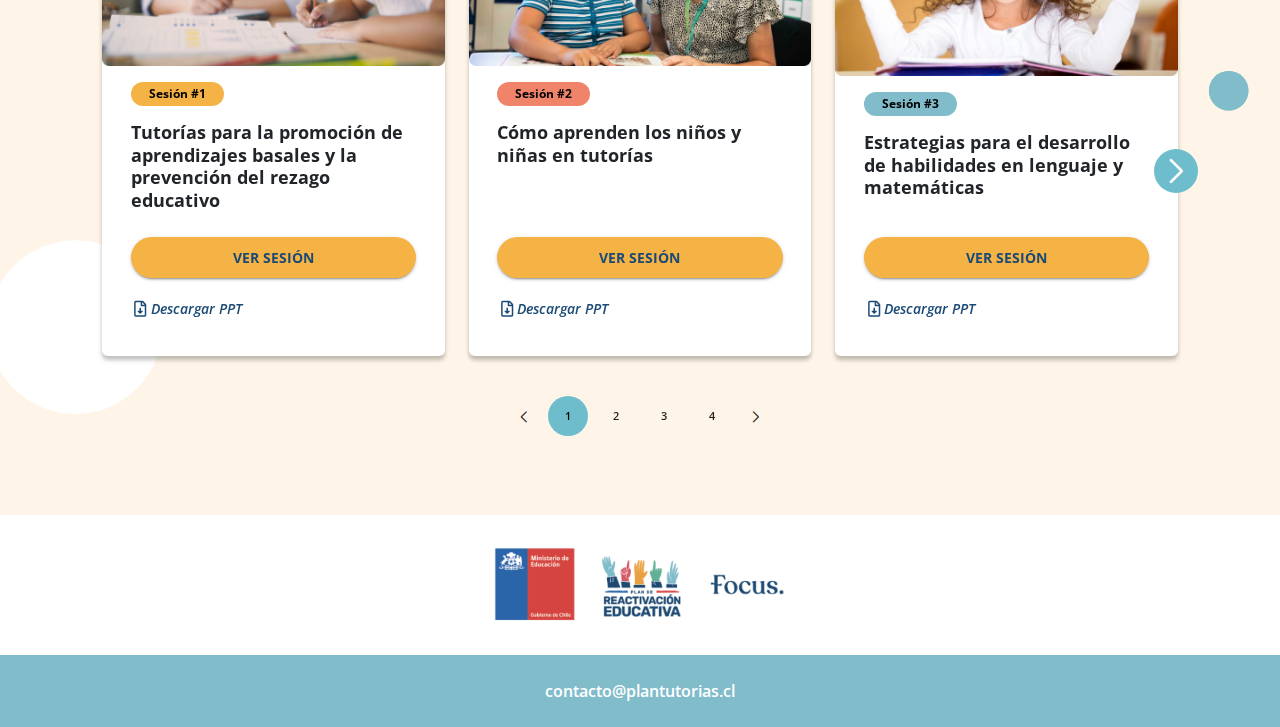
==== commit ec2038d1: "feat: recursos sesion nav pilll" ====
--- a/index.html
+++ b/index.html
@@ -19,9 +19,9 @@
 
     <main>
 
-        <nav class="navbar navbar-expand-lg fixed-top bg-light">
+        <nav class="navbar navbar-expand-lg navbar-dark fixed-top bg-light">
             <div class="container px-lg-1">
-                <a class="navbar-brand" href="#">
+                <a class="navbar-brand" href="index.html">
                     <img src="assets/plan-nacional-de-tutorias-logo.jpg" alt="Plan Nacional Tutorias Logo" height="66" class="d-inline-block align-text-top"> 
                 </a>
                 <button class="navbar-toggler" type="button" data-bs-toggle="offcanvas" data-bs-target="#offcanvasNavbar" aria-controls="offcanvasNavbar" aria-label="Toggle navigation">
@@ -35,25 +35,25 @@
                     <div class="offcanvas-body">
                         <ul class="navbar-nav ms-auto">
                             <li class="nav-item" data-bs-dismiss="offcanvas">
-                                <a class="nav-link" aria-current="true" href="#deQueSeTrata">¿De qué se trata?</a>
-                            </li>
-                            <li class="nav-item" data-bs-dismiss="offcanvas">
-                                <a class="nav-link active" href="#planFormativo">Plan formativo</a>
-                            </li>
-                            <li class="nav-item" data-bs-dismiss="offcanvas">
-                                <a class="nav-link" href="#recursosTutorias">Recursos tutorías</a>
-                            </li>
-                            <li class="nav-item" data-bs-dismiss="offcanvas">
-                                <a class="nav-link" href="#materialAdicional">Material adicional</a>
-                            </li>
-                            <li class="nav-item" data-bs-dismiss="offcanvas">
-                                <a class="nav-link" href="#plataformaMonitoreo">Plataforma monitoreo</a>
+                                <a class="nav-link" aria-current="true" href="index.html">¿De qué se trata?</a>
+                            </li>
+                            <li class="nav-item" data-bs-dismiss="offcanvas">
+                                <a class="nav-link active" href="index.html">Plan formativo</a>
+                            </li>
+                            <li class="nav-item" data-bs-dismiss="offcanvas">
+                                <a class="nav-link" href="recursos.html">Recursos tutorías</a>
+                            </li>
+                            <li class="nav-item" data-bs-dismiss="offcanvas">
+                                <a class="nav-link" href="index.html">Material adicional</a>
+                            </li>
+                            <li class="nav-item" data-bs-dismiss="offcanvas">
+                                <a class="nav-link" href="index.html">Plataforma monitoreo</a>
                             </li>
                         </ul>
                     </div> 
                 </div> 
             </div>
-        </nav>
+        </nav> 
 
         <section class="hero d-flex align-items-center">
             <div class="container px-5 px-lg-1">
@@ -87,7 +87,7 @@
                                         <div class="card-body d-flex align-items-start flex-column">
                                             <span class="badge rounded-pill bg-warning">Sesión #1</span>
                                             <h3 class="h5 card-title">Tutorías para la promoción de aprendizajes basales y la prevención del rezago educativo</h3>
-                                            <a href="#" class="btn btn-primary mt-auto w-100">Ver sesión</a>
+                                            <a href="sesion.html" class="btn btn-primary mt-auto w-100">Ver sesión</a>
                                             <a href="#" class="card-link">
                                                 Descargar PPT
                                             </a>
@@ -100,7 +100,7 @@
                                         <div class="card-body d-flex align-items-start flex-column">
                                             <span class="badge rounded-pill bg-danger">Sesión #2</span>
                                             <h3 class="h5 card-title">Cómo aprenden los niños y niñas en tutorías</h3>
-                                            <a href="#" class="btn btn-primary mt-auto w-100">Ver sesión</a>
+                                            <a href="sesion.html" class="btn btn-primary mt-auto w-100">Ver sesión</a>
                                             <a href="#" class="card-link">
                                                 Descargar PPT
                                             </a>
@@ -113,7 +113,7 @@
                                         <div class="card-body d-flex align-items-start flex-column">
                                             <span class="badge rounded-pill bg-info">Sesión #3</span>
                                             <h3 class="h5 card-title">Estrategias para el desarrollo de habilidades en lenguaje y matemáticas</h3>
-                                            <a href="#" class="btn btn-primary mt-auto w-100">Ver sesión</a>
+                                            <a href="sesion.html" class="btn btn-primary mt-auto w-100">Ver sesión</a>
                                             <a href="#" class="card-link">
                                                 Descargar PPT
                                             </a>
@@ -126,7 +126,7 @@
                                         <div class="card-body d-flex align-items-start flex-column">
                                             <span class="badge rounded-pill bg-warning">Sesión #4</span>
                                             <h3 class="h5 card-title">Tutorías para la promoción de aprendizajes basales y la prevención del rezago educativo</h3>
-                                            <a href="#" class="btn btn-primary mt-auto w-100">Ver sesión</a>
+                                            <a href="sesion.html" class="btn btn-primary mt-auto w-100">Ver sesión</a>
                                             <a href="#" class="card-link">
                                                 Descargar PPT
                                             </a>
@@ -139,7 +139,7 @@
                                         <div class="card-body d-flex align-items-start flex-column">
                                             <span class="badge rounded-pill bg-danger">Sesión #5</span>
                                             <h3 class="h5 card-title">Tutorías para la promoción de aprendizajes basales y la prevención del rezago educativo</h3>
-                                            <a href="#" class="btn btn-primary mt-auto w-100">Ver sesión</a>
+                                            <a href="sesion.html" class="btn btn-primary mt-auto w-100">Ver sesión</a>
                                             <a href="#" class="card-link">
                                                 Descargar PPT
                                             </a>
@@ -177,7 +177,7 @@
                                         <div class="card-body d-flex align-items-start flex-column">
                                             <span class="badge rounded-pill bg-warning">Sesión #1</span>
                                             <h3 class="h5 card-title">Tutorías para la promoción de aprendizajes basales y la prevención del rezago educativo</h3>
-                                            <a href="#" class="btn btn-primary mt-auto w-100">Ver sesión</a>
+                                            <a href="sesion.html" class="btn btn-primary mt-auto w-100">Ver sesión</a>
                                             <a href="#" class="card-link">
                                                 Descargar PPT
                                             </a>
@@ -190,7 +190,7 @@
                                         <div class="card-body d-flex align-items-start flex-column">
                                             <span class="badge rounded-pill bg-danger">Sesión #2</span>
                                             <h3 class="h5 card-title">Cómo aprenden los niños y niñas en tutorías</h3>
-                                            <a href="#" class="btn btn-primary mt-auto w-100">Ver sesión</a>
+                                            <a href="sesion.html" class="btn btn-primary mt-auto w-100">Ver sesión</a>
                                             <a href="#" class="card-link">
                                                 Descargar PPT
                                             </a>
@@ -203,46 +203,46 @@
                                         <div class="card-body d-flex align-items-start flex-column">
                                             <span class="badge rounded-pill bg-info">Sesión #3</span>
                                             <h3 class="h5 card-title">Estrategias para el desarrollo de habilidades en lenguaje y matemáticas</h3>
-                                            <a href="#" class="btn btn-primary mt-auto w-100">Ver sesión</a>
-                                            <a href="#" class="card-link">
-                                                Descargar PPT
-                                            </a>
-                                        </div>
-                                    </div>
-                                </div>
-                                <div class="swiper-slide d-flex align-items-stretch">
-                                    <div class="card">
-                                        <img src="assets/image-1.jpg" class="card-img-top" alt="...">
-                                        <div class="card-body d-flex align-items-start flex-column">
-                                            <span class="badge rounded-pill bg-warning">Sesión #1</span>
-                                            <h3 class="h5 card-title">Tutorías para la promoción de aprendizajes basales y la prevención del rezago educativo</h3>
-                                            <a href="#" class="btn btn-primary mt-auto w-100">Ver sesión</a>
-                                            <a href="#" class="card-link">
-                                                Descargar PPT
-                                            </a>
-                                        </div>
-                                    </div>
-                                </div>
-                                <div class="swiper-slide d-flex align-items-stretch">
-                                    <div class="card">
-                                        <img src="assets/image-1.jpg" class="card-img-top" alt="...">
-                                        <div class="card-body d-flex align-items-start flex-column">
-                                            <span class="badge rounded-pill bg-warning">Sesión #1</span>
-                                            <h3 class="h5 card-title">Tutorías para la promoción de aprendizajes basales y la prevención del rezago educativo</h3>
-                                            <a href="#" class="btn btn-primary mt-auto w-100">Ver sesión</a>
-                                            <a href="#" class="card-link">
-                                                Descargar PPT
-                                            </a>
-                                        </div>
-                                    </div>
-                                </div>
-                                <div class="swiper-slide d-flex align-items-stretch">
-                                    <div class="card">
-                                        <img src="assets/image-1.jpg" class="card-img-top" alt="...">
-                                        <div class="card-body d-flex align-items-start flex-column">
-                                            <span class="badge rounded-pill bg-warning">Sesión #1</span>
-                                            <h3 class="h5 card-title">Tutorías para la promoción de aprendizajes basales y la prevención del rezago educativo</h3>
-                                            <a href="#" class="btn btn-primary mt-auto w-100">Ver sesión</a>
+                                            <a href="sesion.html" class="btn btn-primary mt-auto w-100">Ver sesión</a>
+                                            <a href="#" class="card-link">
+                                                Descargar PPT
+                                            </a>
+                                        </div>
+                                    </div>
+                                </div>
+                                <div class="swiper-slide d-flex align-items-stretch">
+                                    <div class="card">
+                                        <img src="assets/image-1.jpg" class="card-img-top" alt="...">
+                                        <div class="card-body d-flex align-items-start flex-column">
+                                            <span class="badge rounded-pill bg-warning">Sesión #1</span>
+                                            <h3 class="h5 card-title">Tutorías para la promoción de aprendizajes basales y la prevención del rezago educativo</h3>
+                                            <a href="sesion.html" class="btn btn-primary mt-auto w-100">Ver sesión</a>
+                                            <a href="#" class="card-link">
+                                                Descargar PPT
+                                            </a>
+                                        </div>
+                                    </div>
+                                </div>
+                                <div class="swiper-slide d-flex align-items-stretch">
+                                    <div class="card">
+                                        <img src="assets/image-1.jpg" class="card-img-top" alt="...">
+                                        <div class="card-body d-flex align-items-start flex-column">
+                                            <span class="badge rounded-pill bg-warning">Sesión #1</span>
+                                            <h3 class="h5 card-title">Tutorías para la promoción de aprendizajes basales y la prevención del rezago educativo</h3>
+                                            <a href="sesion.html" class="btn btn-primary mt-auto w-100">Ver sesión</a>
+                                            <a href="#" class="card-link">
+                                                Descargar PPT
+                                            </a>
+                                        </div>
+                                    </div>
+                                </div>
+                                <div class="swiper-slide d-flex align-items-stretch">
+                                    <div class="card">
+                                        <img src="assets/image-1.jpg" class="card-img-top" alt="...">
+                                        <div class="card-body d-flex align-items-start flex-column">
+                                            <span class="badge rounded-pill bg-warning">Sesión #1</span>
+                                            <h3 class="h5 card-title">Tutorías para la promoción de aprendizajes basales y la prevención del rezago educativo</h3>
+                                            <a href="sesion.html" class="btn btn-primary mt-auto w-100">Ver sesión</a>
                                             <a href="#" class="card-link">
                                                 Descargar PPT
                                             </a>
--- a/style.css
+++ b/style.css
@@ -3,33 +3,39 @@
     --blue:         rgba(56, 114, 255, 1);
     --cyan:         rgba(128, 188, 202, 1);
     --dark-blue:    rgba(26, 74, 117, 1);
-    --grey:         rgba(235, 241, 250, .5); 
-    --light-grey:   rgba(235, 241, 250, 1); 
+    --dark-grey:    rgba(117, 117, 117, 1);
+    --grey:         rgba(235, 241, 250, 1); 
+    --light-grey:   rgba(235, 241, 250, .5); 
     --light-yellow: rgba(254, 245, 232, 1);
     --pink:         rgba(197, 100, 159, 1);
     --salmon:       rgba(240, 132, 107, 1);
     --sky:          rgba(110, 189, 204, 1);
     --white:        rgba(255, 255, 255, 1);
     --yellow:       rgba(245, 178, 69, 1);
+    --open-sans:    'Open Sans', arial, sans-serif;
+    --museo:        "MuseoModerno", sans-serif;
 }
 
 body {
-    font-family: "Open Sans", sans-serif;
+    font-family: var(--open-sans);
     font-weight: 600;
     padding-top: 4.5em;
-    font-size: 1.2rem;
-}
-
-.section{
-    background-image: url(assets/background-slider.svg);
-    background-size: 100%;
-    background-repeat: no-repeat;
-    background-position: center center;
-    padding-bottom: 5rem;
-}
-
-.section.bg-secondary{
-    background-image: url(assets/background-3.svg);
+    font-size: 1rem;
+}
+
+
+@media (min-width: 576px){ 
+
+    .section{
+        background-image: url(assets/background-section.jpg), url(assets/background-6.png);
+        background-size: 100%, 100%;
+        background-repeat: no-repeat, repeat-y; 
+        background-position: center top, center center;
+    }
+
+    .section.bg-secondary{
+        background-image: url(assets/background-3.svg);
+    }
 }
 
 .navbar{
@@ -59,27 +65,68 @@
     box-shadow: var(--primary)
 }
 
-.h1, .h2, .h3, .h4 {
-    font-family: "MuseoModerno", sans-serif;
+.breadcrumb-item.active a{
+    font-style: italic;
+    color: var(--dark-blue);
+}
+
+.h1, .h2, .h3, .h4{
+    font-family: var(--museo);
     color: var(--black); 
     font-size: 2rem;
     font-weight: 700;
 }
+
+.h3 {
+    font-family: var(--open-sans);
+    font-size: 1.5rem;
+    font-weight: 700;
+}
+
+.h4 {
+    font-family: var(--open-sans);
+    font-size: 1.1rem;
+    text-transform: uppercase;
+    color: var(--dark-grey);
+}
+ 
+.h6 {
+    font-family: var(--museo);
+    font-size: 1.5rem;
+    font-weight: 700;
+}
  
 .hero {
-    background-color: var(--cyan);
     overflow: hidden;
     height: 60vh;
     background-size: 100%;
+    background-color: var(--cyan);
 }  
+
+.hero.hero-recursos{ 
+    background-color: var(--yellow);
+}
 
 @media (min-width: 576px){
     .hero{
+        background-color: var(--cyan);
         background-image: url(assets/background-banner.svg);
         background-repeat: no-repeat;
         background-position: bottom right; 
         background-size: 55%;
     }
+    .hero.hero-recursos{
+        background-color: var(--yellow);
+        background-image: url(assets/background-banner-recursos.svg);
+    }
+}
+
+.bg-grey{
+    background-color: var(--grey)
+}
+
+.bg-light-grey{
+    background-color: var(--light-grey)
 }
 
 .bg-secondary{
@@ -137,7 +184,7 @@
 }
 
 .card .card-body .h5{
-    font-family: 'Open Sans', arial, sans-serif;
+    font-family: var(--open-sans);
     font-weight: 700;
     font-size: 1.1rem;
     line-height: 1.4rem;
@@ -146,7 +193,7 @@
 .card .card-link{
     display: block;
     font-style: italic;
-    font-size: 1rem;
+    font-size: .85rem;
     text-decoration: none;
     display: flex;
     align-items: center;
@@ -158,7 +205,7 @@
     content: '';
     background-image: url(assets/descargar-icon.svg);
     display: inline-block;
-    width: 30px;
+    width: 20px;
     height: 30px;
     background-repeat: no-repeat;
     background-position: center;
@@ -167,6 +214,21 @@
 
 .card .card-title{
     margin-bottom: 1.6rem;
+}
+
+.list-group{
+    background: transparent;
+}
+
+.list-group .list-group-item{
+    border: none;
+    background: transparent;
+    padding-right: 0;
+    padding-left: 0;
+}
+
+.list-group .list-group-item a {
+    text-decoration: none;
 }
 
 .figure {
@@ -188,9 +250,11 @@
 }
 
 @media(min-width: 720px) {
+
     .iframe-container {
         min-height: 880px;
     }
+    
 }
 
 .video{
@@ -210,8 +274,18 @@
 
 .swiper {
     width: 100%;
-    height: 87%;
-    padding: 0 20px 80px;
+    height: 87%; 
+    padding: 0 20px;
+}
+
+@media (min-width: 576px){ 
+    
+    .swiper {
+        width: 100%;
+        height: 87%;
+        padding: 0 20px 80px;
+    }
+
 }
 
 .swiper-button-next.swiper-button-disabled, .swiper-button-prev.swiper-button-disabled{
@@ -270,31 +344,62 @@
 
 .prepend-slide, 
 .append-slide{
-    width: 40px;
-    height: 40px; 
-    /* background: var(--sky); */
-    color: rgba(0,0,0,.87);
-    text-decoration: none; 
-    border-radius: 50px;  
-    font-family: swiper-icons;
-    font-size: .7rem;
-    text-transform: none !important;
-    letter-spacing: 0;
-    font-variant: initial;
-    line-height: 1;
-    display: inline-block;
-    text-align: center;
-    align-content: center;
-}
-
-.prepend-slide:after{
-    content: 'prev';
-} 
-
-.append-slide:after{
-    content: 'next';
-} 
+    display: none
+}
+
+@media (min-width: 576px){ 
+    .prepend-slide, 
+    .append-slide{
+        width: 40px;
+        height: 40px;  
+        color: rgba(0,0,0,.87);
+        text-decoration: none; 
+        border-radius: 50px;  
+        font-family: swiper-icons;
+        font-size: .7rem;
+        text-transform: none !important;
+        letter-spacing: 0;
+        font-variant: initial;
+        line-height: 1;
+        display: inline-block;
+        text-align: center;
+        align-content: center;
+    }
+
+    .prepend-slide:after{
+        content: 'prev';
+    } 
+
+    .append-slide:after{
+        content: 'next';
+    } 
+}
 
 .opacity{
     opacity: .8
-}+}
+
+.nav-pills{
+    justify-content: center;
+}
+
+.nav-pills .nav-item{
+    margin: 0 .5rem;
+}
+
+.nav-pills .nav-item .nav-link{
+    border-radius: 50px;
+    border: 1px solid var(--dark-blue);
+    color: var(--dark-blue);
+    font-weight: 700;
+}
+
+.nav-pills .nav-item .nav-link.active{
+    border: 1px solid var(--sky);
+    background: var(--sky);
+    color: var(--white);
+}
+
+.offcanvas{
+    background: var(--sky)
+} 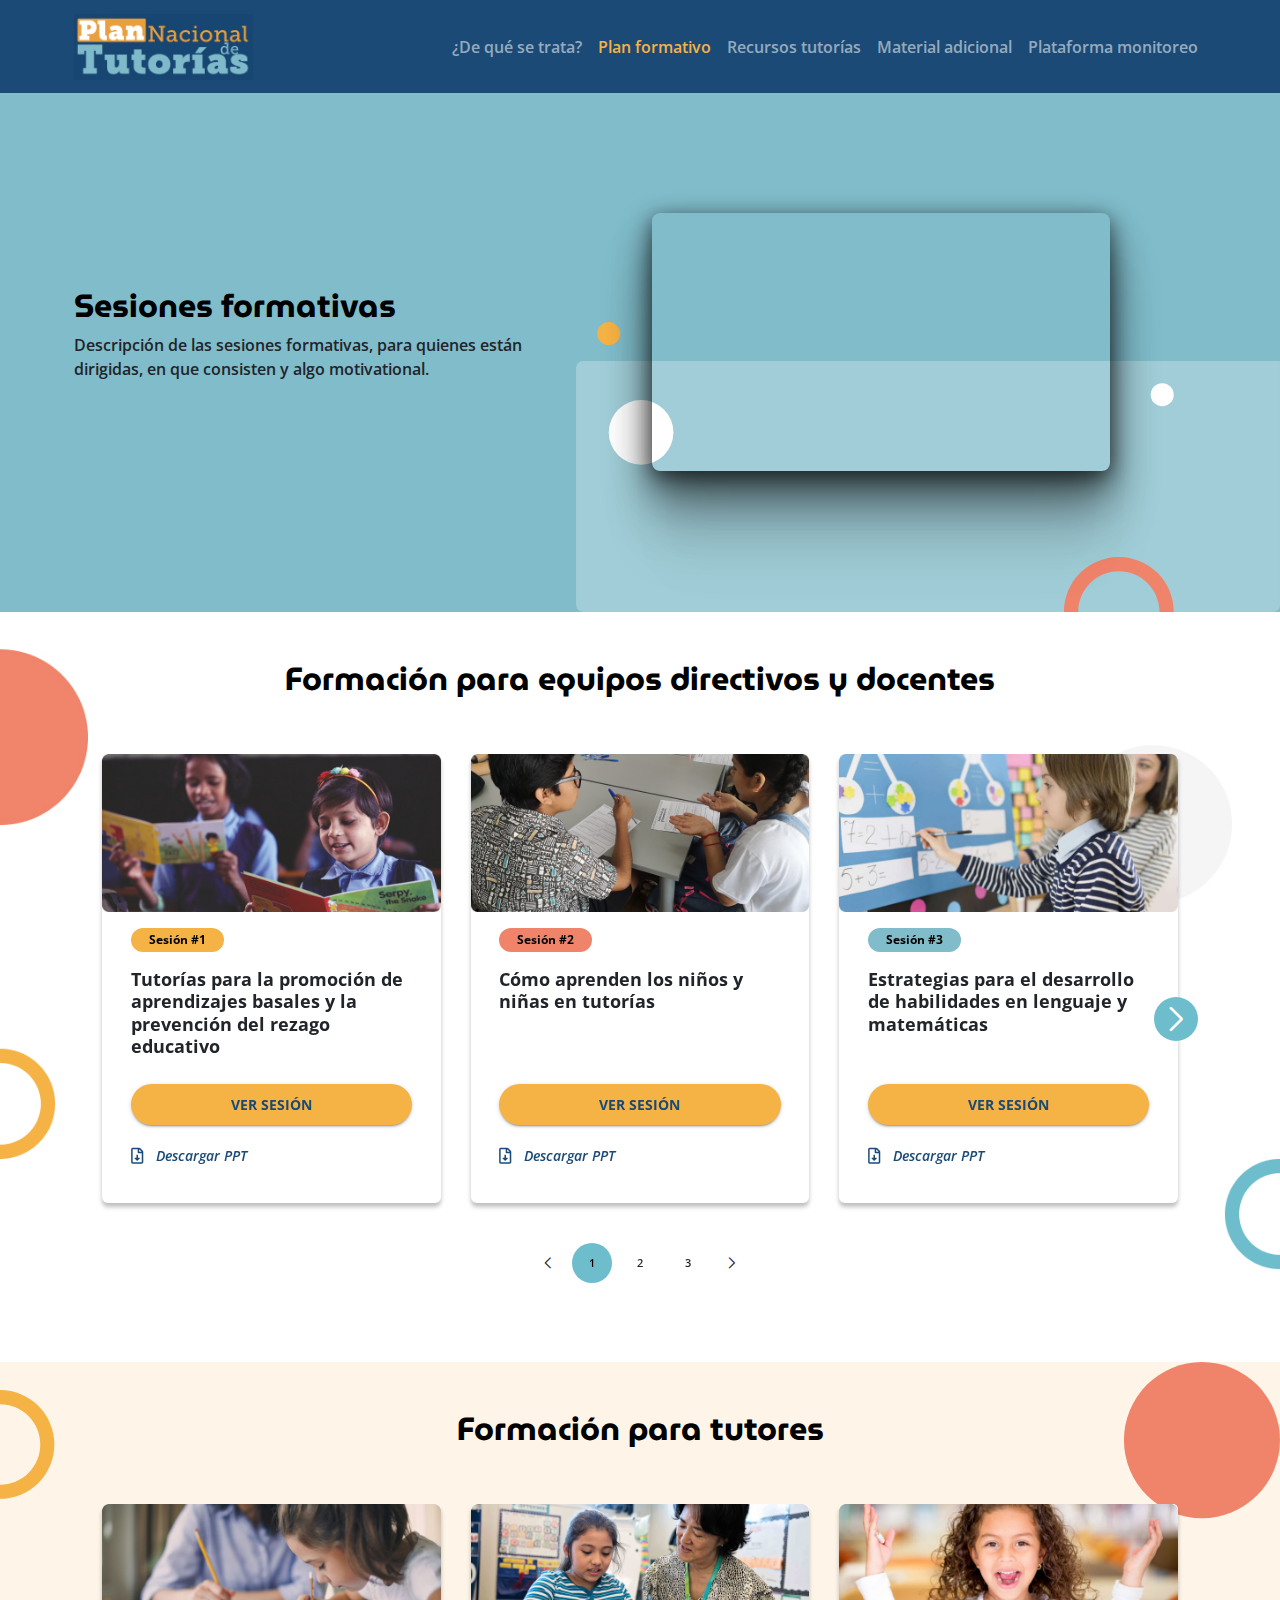
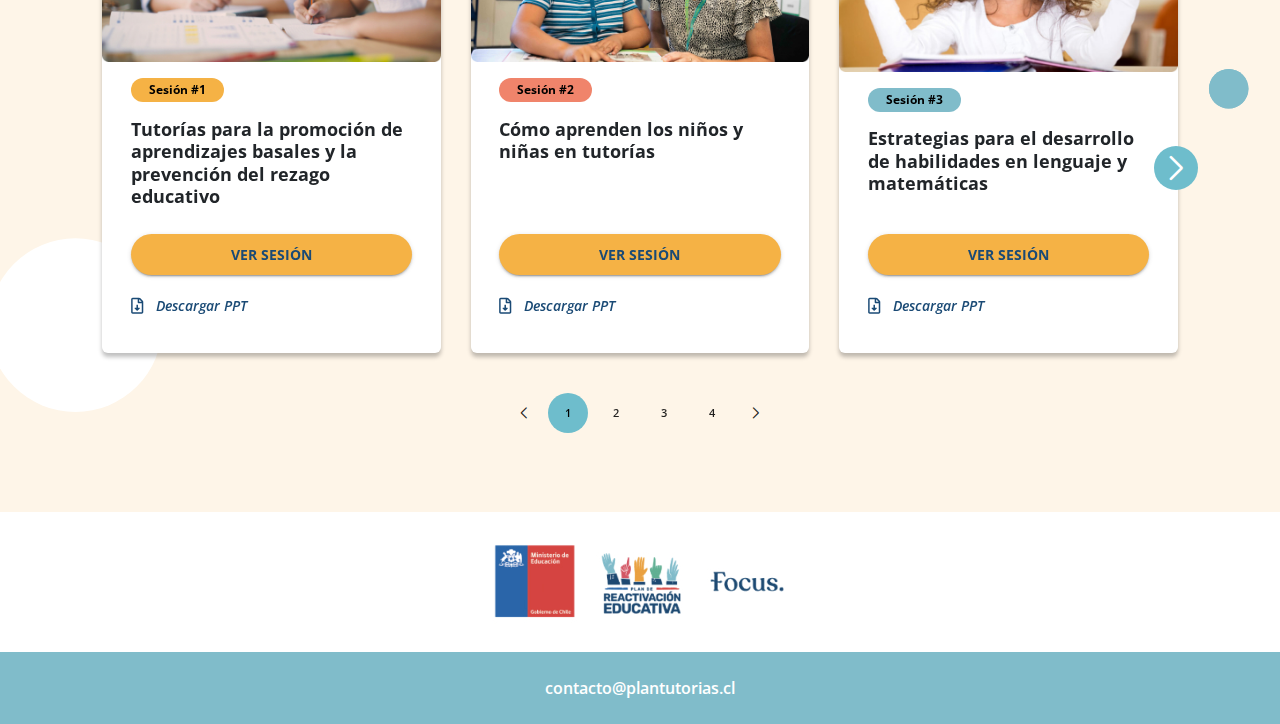
==== commit 0a28af5f: "feat: css fixes" ====
--- a/index.html
+++ b/index.html
@@ -28,9 +28,9 @@
                     <span class="navbar-toggler-icon"></span>
                 </button>
                 <div class="offcanvas offcanvas-end" tabindex="-1" id="offcanvasNavbar" aria-labelledby="offcanvasNavbarLabel">
-                    <div class="offcanvas-header">
-                      <h5 class="offcanvas-title d-none" id="offcanvasNavbarLabel">Offcanvas</h5>
-                      <button type="button" class="btn-close" data-bs-dismiss="offcanvas" aria-label="Close"></button>
+                    <div class="offcanvas-header" data-bs-theme="dark">
+                        <h5 class="offcanvas-title d-none" id="offcanvasNavbarLabel">Offcanvas</h5> 
+                        <button type="button" class="btn-close" data-bs-dismiss="offcanvas" aria-label="Close"></button>  
                     </div>
                     <div class="offcanvas-body">
                         <ul class="navbar-nav ms-auto">
@@ -55,7 +55,7 @@
             </div>
         </nav> 
 
-        <section class="hero d-flex align-items-center">
+        <section class="hero hero-info d-flex align-items-center">
             <div class="container px-5 px-lg-1">
                 <div class="row justify-content-between align-items-center">
                     <div class="col-md-10 col-lg-5 animate__animated" data-animation="animate__fadeIn">
@@ -70,7 +70,7 @@
             </div> 
         </section>
 
-        <section class="section">
+        <section class="section animate__animated" data-animation="animate__fadeIn">
             <div class="container">
                 <div class="row">
                     <div class="col-12">
@@ -85,7 +85,7 @@
                                     <div class="card">
                                         <img src="assets/image-1.jpg" class="card-img-top" alt="...">
                                         <div class="card-body d-flex align-items-start flex-column">
-                                            <span class="badge rounded-pill bg-warning">Sesión #1</span>
+                                            <span class="badge rounded-pill badge-warning">Sesión #1</span>
                                             <h3 class="h5 card-title">Tutorías para la promoción de aprendizajes basales y la prevención del rezago educativo</h3>
                                             <a href="sesion.html" class="btn btn-primary mt-auto w-100">Ver sesión</a>
                                             <a href="#" class="card-link">
@@ -124,7 +124,7 @@
                                     <div class="card">
                                         <img src="assets/image-4.jpg" class="card-img-top" alt="...">
                                         <div class="card-body d-flex align-items-start flex-column">
-                                            <span class="badge rounded-pill bg-warning">Sesión #4</span>
+                                            <span class="badge rounded-pill badge-warning">Sesión #4</span>
                                             <h3 class="h5 card-title">Tutorías para la promoción de aprendizajes basales y la prevención del rezago educativo</h3>
                                             <a href="sesion.html" class="btn btn-primary mt-auto w-100">Ver sesión</a>
                                             <a href="#" class="card-link">
@@ -160,7 +160,7 @@
             </div>
         </section>
 
-        <section class="section bg-secondary">
+        <section class="section bg-secondary animate__animated" data-animation="animate__fadeIn">
             <div class="container">
                 <div class="row">
                     <div class="col-12">
@@ -175,7 +175,7 @@
                                     <div class="card">
                                         <img src="assets/image-4.jpg" class="card-img-top" alt="...">
                                         <div class="card-body d-flex align-items-start flex-column">
-                                            <span class="badge rounded-pill bg-warning">Sesión #1</span>
+                                            <span class="badge rounded-pill badge-warning">Sesión #1</span>
                                             <h3 class="h5 card-title">Tutorías para la promoción de aprendizajes basales y la prevención del rezago educativo</h3>
                                             <a href="sesion.html" class="btn btn-primary mt-auto w-100">Ver sesión</a>
                                             <a href="#" class="card-link">
@@ -188,7 +188,7 @@
                                     <div class="card">
                                         <img src="assets/image-5.jpg" class="card-img-top" alt="...">
                                         <div class="card-body d-flex align-items-start flex-column">
-                                            <span class="badge rounded-pill bg-danger">Sesión #2</span>
+                                            <span class="badge rounded-pill badge-danger">Sesión #2</span>
                                             <h3 class="h5 card-title">Cómo aprenden los niños y niñas en tutorías</h3>
                                             <a href="sesion.html" class="btn btn-primary mt-auto w-100">Ver sesión</a>
                                             <a href="#" class="card-link">
@@ -201,7 +201,7 @@
                                     <div class="card">
                                         <img src="assets/image-6.jpg" class="card-img-top" alt="...">
                                         <div class="card-body d-flex align-items-start flex-column">
-                                            <span class="badge rounded-pill bg-info">Sesión #3</span>
+                                            <span class="badge rounded-pill badge-info">Sesión #3</span>
                                             <h3 class="h5 card-title">Estrategias para el desarrollo de habilidades en lenguaje y matemáticas</h3>
                                             <a href="sesion.html" class="btn btn-primary mt-auto w-100">Ver sesión</a>
                                             <a href="#" class="card-link">
@@ -214,33 +214,33 @@
                                     <div class="card">
                                         <img src="assets/image-1.jpg" class="card-img-top" alt="...">
                                         <div class="card-body d-flex align-items-start flex-column">
-                                            <span class="badge rounded-pill bg-warning">Sesión #1</span>
-                                            <h3 class="h5 card-title">Tutorías para la promoción de aprendizajes basales y la prevención del rezago educativo</h3>
-                                            <a href="sesion.html" class="btn btn-primary mt-auto w-100">Ver sesión</a>
-                                            <a href="#" class="card-link">
-                                                Descargar PPT
-                                            </a>
-                                        </div>
-                                    </div>
-                                </div>
-                                <div class="swiper-slide d-flex align-items-stretch">
-                                    <div class="card">
-                                        <img src="assets/image-1.jpg" class="card-img-top" alt="...">
-                                        <div class="card-body d-flex align-items-start flex-column">
-                                            <span class="badge rounded-pill bg-warning">Sesión #1</span>
-                                            <h3 class="h5 card-title">Tutorías para la promoción de aprendizajes basales y la prevención del rezago educativo</h3>
-                                            <a href="sesion.html" class="btn btn-primary mt-auto w-100">Ver sesión</a>
-                                            <a href="#" class="card-link">
-                                                Descargar PPT
-                                            </a>
-                                        </div>
-                                    </div>
-                                </div>
-                                <div class="swiper-slide d-flex align-items-stretch">
-                                    <div class="card">
-                                        <img src="assets/image-1.jpg" class="card-img-top" alt="...">
-                                        <div class="card-body d-flex align-items-start flex-column">
-                                            <span class="badge rounded-pill bg-warning">Sesión #1</span>
+                                            <span class="badge rounded-pill badge-warning">Sesión #1</span>
+                                            <h3 class="h5 card-title">Tutorías para la promoción de aprendizajes basales y la prevención del rezago educativo</h3>
+                                            <a href="sesion.html" class="btn btn-primary mt-auto w-100">Ver sesión</a>
+                                            <a href="#" class="card-link">
+                                                Descargar PPT
+                                            </a>
+                                        </div>
+                                    </div>
+                                </div>
+                                <div class="swiper-slide d-flex align-items-stretch">
+                                    <div class="card">
+                                        <img src="assets/image-1.jpg" class="card-img-top" alt="...">
+                                        <div class="card-body d-flex align-items-start flex-column">
+                                            <span class="badge rounded-pill badge-warning">Sesión #1</span>
+                                            <h3 class="h5 card-title">Tutorías para la promoción de aprendizajes basales y la prevención del rezago educativo</h3>
+                                            <a href="sesion.html" class="btn btn-primary mt-auto w-100">Ver sesión</a>
+                                            <a href="#" class="card-link">
+                                                Descargar PPT
+                                            </a>
+                                        </div>
+                                    </div>
+                                </div>
+                                <div class="swiper-slide d-flex align-items-stretch">
+                                    <div class="card">
+                                        <img src="assets/image-1.jpg" class="card-img-top" alt="...">
+                                        <div class="card-body d-flex align-items-start flex-column">
+                                            <span class="badge rounded-pill badge-warning">Sesión #1</span>
                                             <h3 class="h5 card-title">Tutorías para la promoción de aprendizajes basales y la prevención del rezago educativo</h3>
                                             <a href="sesion.html" class="btn btn-primary mt-auto w-100">Ver sesión</a>
                                             <a href="#" class="card-link">
--- a/style.css
+++ b/style.css
@@ -12,67 +12,105 @@
     --sky:          rgba(110, 189, 204, 1);
     --white:        rgba(255, 255, 255, 1);
     --yellow:       rgba(245, 178, 69, 1);
+    --museo:        "MuseoModerno", sans-serif;
     --open-sans:    'Open Sans', arial, sans-serif;
-    --museo:        "MuseoModerno", sans-serif;
 }
 
 body {
     font-family: var(--open-sans);
+    font-size: 1rem;
     font-weight: 600;
     padding-top: 4.5em;
-    font-size: 1rem;
-}
-
-
-@media (min-width: 576px){ 
+}
+
+@media (min-width: 960px){ 
 
     .section{
         background-image: url(assets/background-section.jpg), url(assets/background-6.png);
+        background-position: center top, center center;
+        background-repeat: no-repeat, repeat-y; 
         background-size: 100%, 100%;
-        background-repeat: no-repeat, repeat-y; 
-        background-position: center top, center center;
     }
 
     .section.bg-secondary{
         background-image: url(assets/background-3.svg);
     }
-}
+
+}
+
+/* navbar */
 
 .navbar{
     background-color: var(--dark-blue)!important;
 }
 
-.navbar-expand-lg .navbar-nav .nav-link{
+.navbar .navbar-expand-lg .navbar-nav .nav-link{
+    color: var(--white);
+    font-size: .8rem;
     padding-left: 2rem;
-    color: var(--white);
     text-transform: uppercase;
-    font-size: .8rem;
-}
-
-.navbar-expand-lg .navbar-nav .nav-link:hover, 
-.navbar-expand-lg .navbar-nav .nav-link:focus, 
-.navbar-expand-lg .navbar-nav .nav-link:active, 
-.navbar-expand-lg .navbar-nav .nav-link.active
+}
+
+.navbar .navbar-nav .nav-item .nav-link:hover, 
+.navbar .navbar-nav .nav-item .nav-link:focus, 
+.navbar .navbar-nav .nav-item .nav-link:active, 
+.navbar .navbar-nav .nav-item .nav-link.active
 {
     color: var(--yellow);
 }
 
-.navbar-toggler{
+.navbar .navbar-toggler{
     border-color: var(--primary);
 }
 
-.navbar-toggler:focus{
+.navbar .navbar-toggler:focus{
     box-shadow: var(--primary)
 }
 
+.navbar .offcanvas{
+    background: var(--dark-blue)
+} 
+
+.navbar .offcanvas .offcanvas-header .btn-close{
+    color: var(--white)!important;
+}
+ 
+/* nav-pills */
+
+.nav-pills{
+    justify-content: center;
+}
+
+.nav-pills .nav-item{
+    margin: 0 .5rem;
+}
+
+.nav-pills .nav-item .nav-link{
+    border-radius: 50px;
+    border: 1px solid var(--dark-blue);
+    color: var(--dark-blue);
+    font-weight: 700;
+}
+
+.nav-pills .nav-item .nav-link.active{
+    background: var(--sky);
+    border: 1px solid var(--sky);
+    color: var(--white);
+}
+
+
+/* breadcrumb */
+
 .breadcrumb-item.active a{
+    color: var(--dark-blue);
     font-style: italic;
-    color: var(--dark-blue);
-}
+}
+
+/* titles */
 
 .h1, .h2, .h3, .h4{
+    color: var(--black); 
     font-family: var(--museo);
-    color: var(--black); 
     font-size: 2rem;
     font-weight: 700;
 }
@@ -84,10 +122,10 @@
 }
 
 .h4 {
+    color: var(--dark-grey);
     font-family: var(--open-sans);
     font-size: 1.1rem;
     text-transform: uppercase;
-    color: var(--dark-grey);
 }
  
 .h6 {
@@ -96,30 +134,34 @@
     font-weight: 700;
 }
  
+/* hero */
+
 .hero {
+    background-size: 100%;
+    height: 60vh;
     overflow: hidden;
-    height: 60vh;
-    background-size: 100%;
+    background-position: bottom right; 
+    background-repeat: no-repeat;
+    background-size: 55%;
+}  
+
+.hero.hero-info{ 
     background-color: var(--cyan);
-}  
-
-.hero.hero-recursos{ 
+}
+
+.hero.hero-warning{ 
     background-color: var(--yellow);
 }
 
-@media (min-width: 576px){
-    .hero{
-        background-color: var(--cyan);
-        background-image: url(assets/background-banner.svg);
-        background-repeat: no-repeat;
-        background-position: bottom right; 
-        background-size: 55%;
-    }
-    .hero.hero-recursos{
-        background-color: var(--yellow);
-        background-image: url(assets/background-banner-recursos.svg);
-    }
-}
+@media (min-width: 960px){
+
+    .hero{ 
+        background-image: url(assets/background-hero.svg);
+    } 
+
+}
+
+/* bg */
 
 .bg-grey{
     background-color: var(--grey)
@@ -144,12 +186,28 @@
 .bg-info{
     background-color: var(--cyan)!important;
 }
+
+/* badge */
 
 .badge{
     color: var(--black)!important;
     margin-bottom: 1.3em;
     padding: .5em 1.5em;
 }
+
+.badge-danger{
+    background-color: var(--salmon)!important;
+}
+
+.badge-info{
+    background-color: var(--cyan)!important;
+}
+
+.badge-warning{
+    background-color: var(--yellow)!important;
+}
+
+/* btn */
 
 .btn{
     border-radius: 50px;
@@ -174,9 +232,11 @@
     text-transform: uppercase;
 }
 
+/* card */
+
 .card{
+    border: none;
     box-shadow: 0 4px 4px 0px rgba(0, 0, 0, .25);
-    border: none;
 }
 
 .card .card-body{
@@ -185,51 +245,55 @@
 
 .card .card-body .h5{
     font-family: var(--open-sans);
-    font-weight: 700;
     font-size: 1.1rem;
+    font-weight: 700;
     line-height: 1.4rem;
 }
     
 .card .card-link{
-    display: block;
-    font-style: italic;
-    font-size: .85rem;
-    text-decoration: none;
-    display: flex;
     align-items: center;
     color: var(--dark-blue);
+    display: block;
+    display: flex;
+    font-size: .85rem;
+    font-style: italic;
     margin: 1rem 0;
+    text-decoration: none;
 }
 
 .card .card-link:before{
     content: '';
     background-image: url(assets/descargar-icon.svg);
+    background-position: center left;
+    background-repeat: no-repeat;
+    background-size: contain;
     display: inline-block;
-    width: 20px;
     height: 30px;
-    background-repeat: no-repeat;
-    background-position: center;
-    background-size: contain;
+    width: 25px;
 }
 
 .card .card-title{
     margin-bottom: 1.6rem;
 }
 
-.list-group{
+/* list-group */
+
+.card .list-group{
     background: transparent;
 }
 
-.list-group .list-group-item{
+.card .list-group .list-group-item{
+    background: transparent;
     border: none;
-    background: transparent;
+    padding-left: 0;
     padding-right: 0;
-    padding-left: 0;
-}
-
-.list-group .list-group-item a {
+}
+
+.card .list-group .list-group-item a {
     text-decoration: none;
 }
+
+/* figure */
 
 .figure {
     overflow: hidden;
@@ -239,51 +303,39 @@
     height: 100%;
     object-fit: cover; 
 } 
-
-.iframe-container {
-    background-attachment: scroll;
-    background-image: url(assets/iframe-background.png);
-    background-position: top;
-    background-repeat: no-repeat;
-    background-size: 100%;
-    min-height: 30vh;
-}
-
-@media(min-width: 720px) {
-
-    .iframe-container {
-        min-height: 880px;
-    }
-    
-}
+ 
+/* video */
 
 .video{
     border-radius: 8px;
+    box-shadow: 0 115px 64px rgba(0, 0, 0, .01),
+                0 75px 59px rgba(0, 0, 0, .08),
+                0 42px 50px rgba(0, 0, 0, .28),
+                0 18px 37px rgba(0, 0, 0, .47),
+                0 5px 20px rgba(0, 0, 0, .54);
     overflow: hidden;
-    box-shadow: 
-        0 115px 64px rgba(0, 0, 0, .01),
-        0 75px 59px rgba(0, 0, 0, .08),
-        0 42px 50px rgba(0, 0, 0, .28),
-        0 18px 37px rgba(0, 0, 0, .47),
-        0 5px 20px rgba(0, 0, 0, .54);
 }
  
+/* footer */
+
 .footer {
     background-color: var(--cyan);
 }
 
+/* swiper carousel */
+
 .swiper {
+    height: 87%; 
+    padding: 20px;
     width: 100%;
-    height: 87%; 
-    padding: 0 20px;
 }
 
 @media (min-width: 576px){ 
     
     .swiper {
-        width: 100%;
         height: 87%;
         padding: 0 20px 80px;
+        width: 100%;
     }
 
 }
@@ -308,36 +360,36 @@
 } 
 
 .swiper-button-next:after, .swiper-button-prev:after{
+    color: white;
     font-size: 1.5rem;
-    color: white;
 }
 
 .swiper-horizontal>.swiper-pagination-bullets, .swiper-pagination-bullets.swiper-pagination-horizontal, .swiper-pagination-custom, .swiper-pagination-fraction{
+    bottom: 0;  
     position: relative;
     width: auto;
-    bottom: 0;  
 }
 
 .swiper-pagination-bullet {
+    align-content: center;
+    background: transparent;
+    color: rgba(0,0,0,.87);
+    font-size: .7rem;
+    height: 40px;
+    line-height: 20px;
+    opacity: 1;
+    text-align: center;
     width: 40px;
-    height: 40px;
-    text-align: center;
-    line-height: 20px;
-    font-size: .7rem;
-    color: rgba(0,0,0,.87);
-    opacity: 1;
-    background: transparent;
-    align-content: center;
 }
 
 .swiper-pagination-bullet-active {
+    background: var(--sky);
     color: var(--black);
-    background: var(--sky);
 }
     
 .append-buttons  {
+    align-items: center;
     display: flex;
-    align-items: center;
     justify-content: center;
     margin-top: 40px;
 } 
@@ -350,20 +402,20 @@
 @media (min-width: 576px){ 
     .prepend-slide, 
     .append-slide{
-        width: 40px;
-        height: 40px;  
+        align-content: center;
+        border-radius: 50px;  
         color: rgba(0,0,0,.87);
-        text-decoration: none; 
-        border-radius: 50px;  
+        display: inline-block;
         font-family: swiper-icons;
         font-size: .7rem;
+        font-variant: initial;
+        height: 40px;  
+        letter-spacing: 0;
+        line-height: 1;
+        text-align: center;
+        text-decoration: none; 
         text-transform: none !important;
-        letter-spacing: 0;
-        font-variant: initial;
-        line-height: 1;
-        display: inline-block;
-        text-align: center;
-        align-content: center;
+        width: 40px;
     }
 
     .prepend-slide:after{
@@ -378,28 +430,3 @@
 .opacity{
     opacity: .8
 }
-
-.nav-pills{
-    justify-content: center;
-}
-
-.nav-pills .nav-item{
-    margin: 0 .5rem;
-}
-
-.nav-pills .nav-item .nav-link{
-    border-radius: 50px;
-    border: 1px solid var(--dark-blue);
-    color: var(--dark-blue);
-    font-weight: 700;
-}
-
-.nav-pills .nav-item .nav-link.active{
-    border: 1px solid var(--sky);
-    background: var(--sky);
-    color: var(--white);
-}
-
-.offcanvas{
-    background: var(--sky)
-} 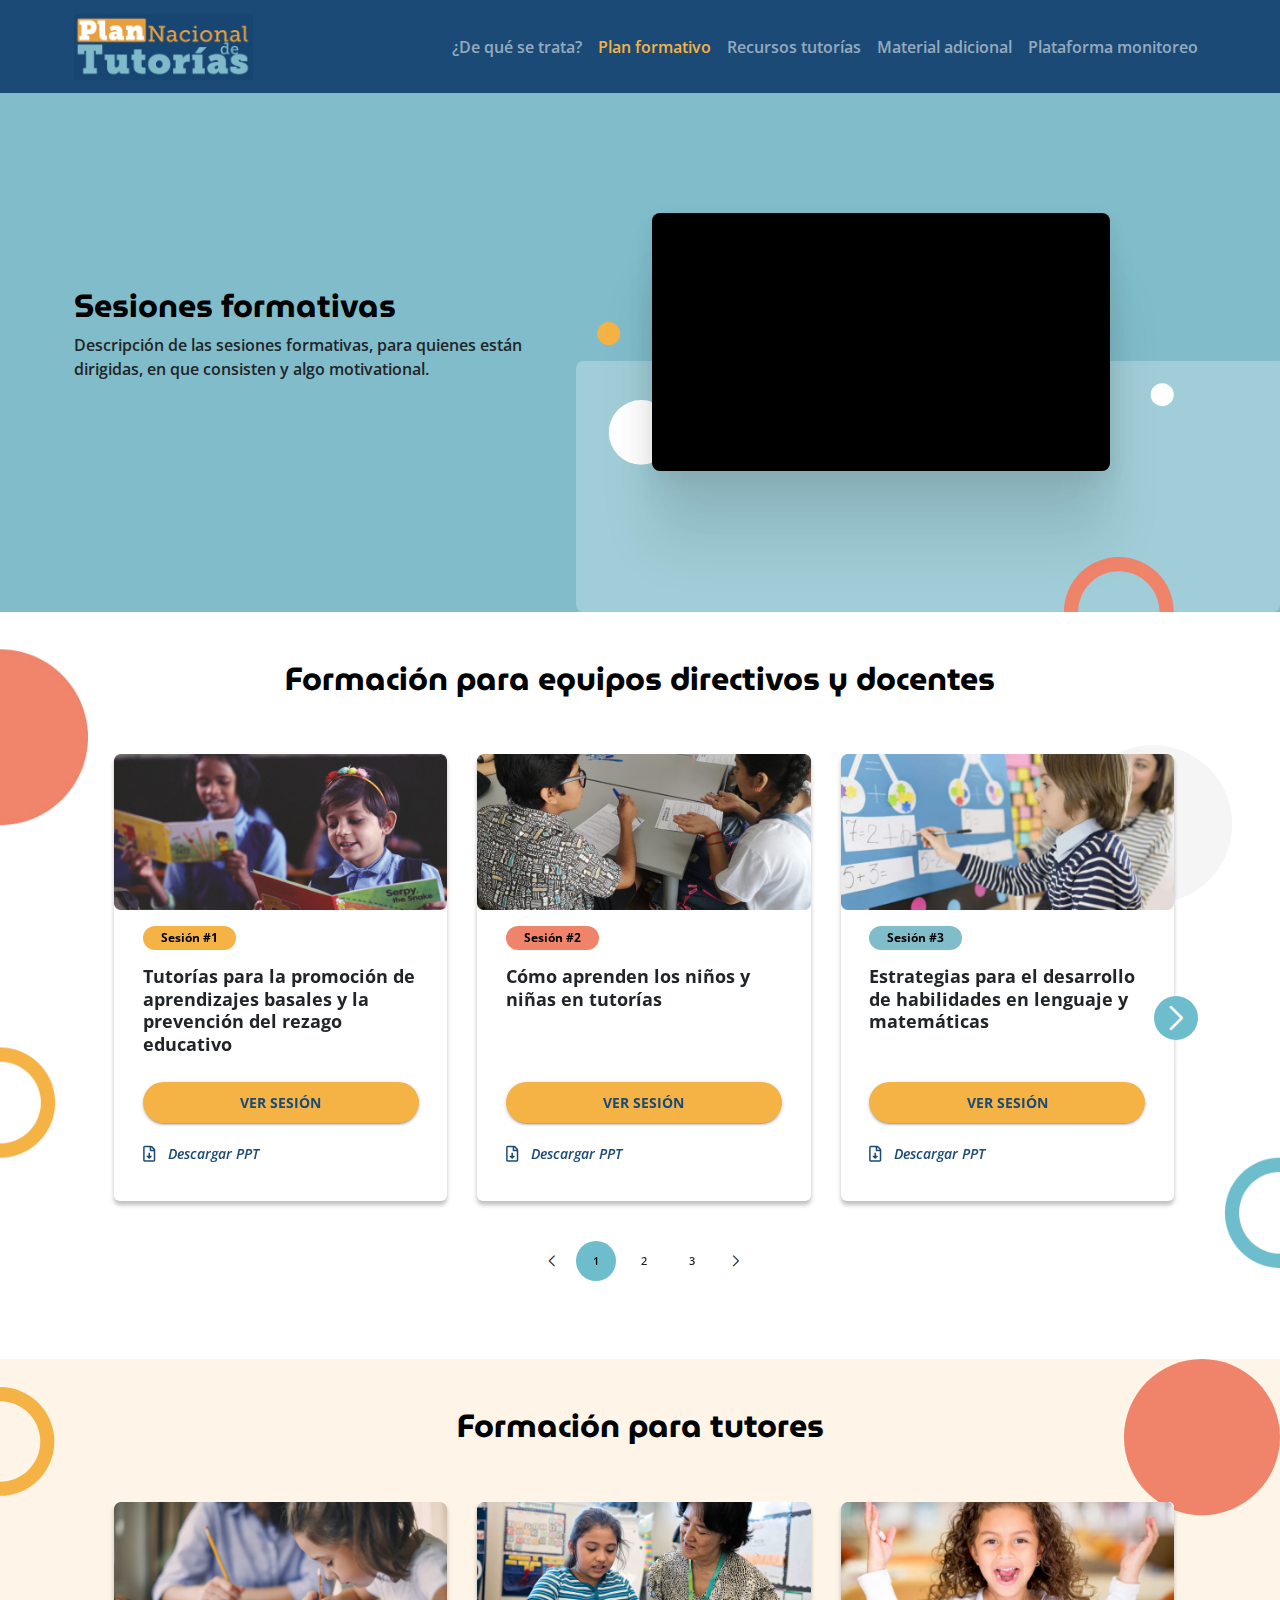
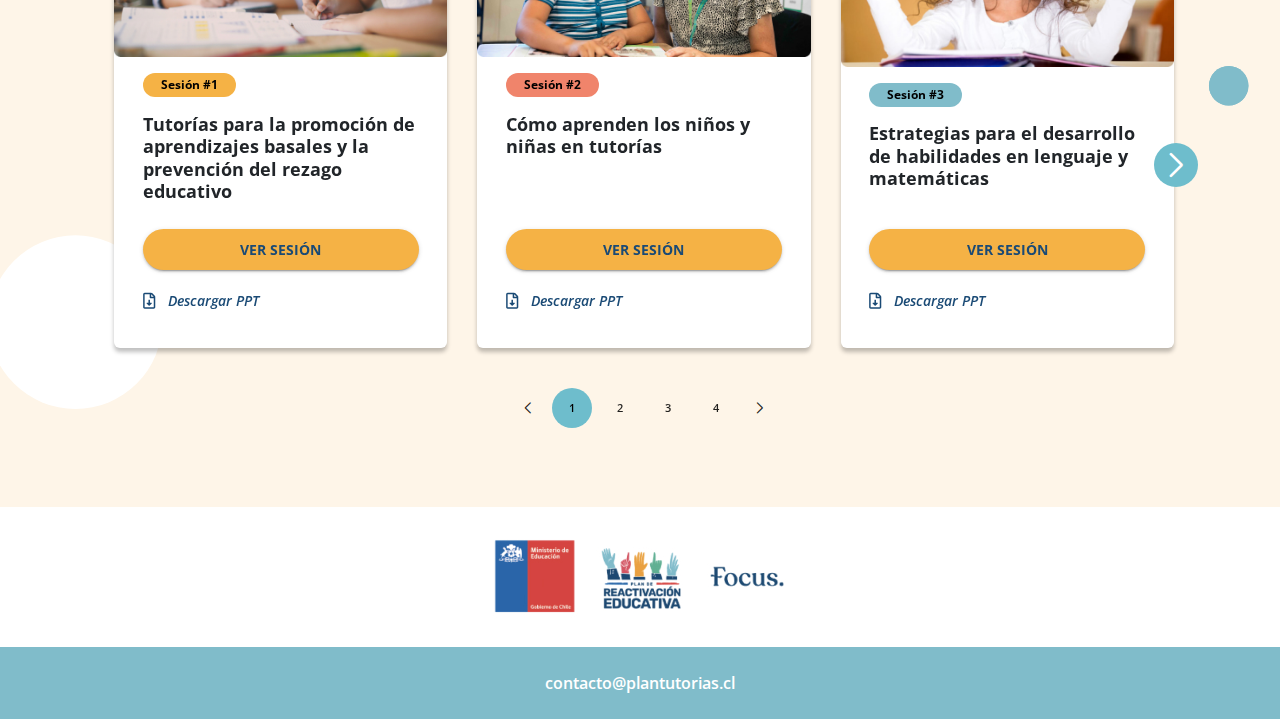
==== commit 19d9f720: "feat: icons titles" ====
--- a/index.html
+++ b/index.html
@@ -12,6 +12,7 @@
     <link href="https://fonts.googleapis.com/css2?family=MuseoModerno:ital,wght@0,100..900;1,100..900&family=Open+Sans:ital,wght@0,300..800;1,300..800&display=swap" rel="stylesheet"> 
     <link rel="stylesheet" href="https://cdnjs.cloudflare.com/ajax/libs/animate.css/4.1.1/animate.min.css">
     <link rel="stylesheet" href="https://cdn.jsdelivr.net/npm/swiper@11/swiper-bundle.min.css" />
+    <link rel="stylesheet" href="https://cdnjs.cloudflare.com/ajax/libs/font-awesome/5.15.4/css/all.min.css" integrity="sha512-1ycn6IcaQQ40/MKBW2W4Rhis/DbILU74C1vSrLJxCq57o941Ym01SwNsOMqvEBFlcgUa6xLiPY/NS5R+E6ztJQ==" crossorigin="anonymous" referrerpolicy="no-referrer" />    
     <link href="style.css" rel="stylesheet">
 </head>
 
--- a/style.css
+++ b/style.css
@@ -263,7 +263,7 @@
 
 .card .card-link:before{
     content: '';
-    background-image: url(assets/descargar-icon.svg);
+    background-image: url(assets/icons/download.svg);
     background-position: center left;
     background-repeat: no-repeat;
     background-size: contain;
@@ -273,7 +273,13 @@
 }
 
 .card .card-title{
+    display: flex;
+    align-items: center;
     margin-bottom: 1.6rem;
+}
+
+.card .card-title img{
+    margin-right: 8px;
 }
 
 /* list-group */
@@ -291,6 +297,14 @@
 
 .card .list-group .list-group-item a {
     text-decoration: none;
+    display: flex;
+    align-items: center;
+    font-weight: normal;
+    font-size: 14px;
+}
+
+.card .list-group .list-group-item a img{
+    margin-right: 8px;
 }
 
 /* figure */
@@ -304,18 +318,35 @@
     object-fit: cover; 
 } 
  
-/* video */
-
-.video{
+/* video */ 
+  
+.video {
+    /* --video--width: 1296;
+    --video--height: 540; */
+
     border-radius: 8px;
-    box-shadow: 0 115px 64px rgba(0, 0, 0, .01),
+    position: relative; 
+    overflow: hidden;
+    max-width: 100%;
+    background: black;
+    box-shadow: 0 50px 64px rgba(0, 0, 0, .01),
                 0 75px 59px rgba(0, 0, 0, .08),
-                0 42px 50px rgba(0, 0, 0, .28),
-                0 18px 37px rgba(0, 0, 0, .47),
-                0 5px 20px rgba(0, 0, 0, .54);
+                0 42px 50px rgba(0, 0, 0, .02),
+                0 18px 37px rgba(0, 0, 0, .04),
+                0 5px 20px rgba(0, 0, 0, .05);
     overflow: hidden;
 }
- 
+
+.video iframe,
+.video object,
+.video embed {
+    position: absolute;
+    top: 0;
+    left: 0;
+    width: 100%;
+    height: 100%;
+}
+
 /* footer */
 
 .footer {
@@ -334,7 +365,7 @@
     
     .swiper {
         height: 87%;
-        padding: 0 20px 80px;
+        padding: 0 24px 80px 32px;
         width: 100%;
     }
 
